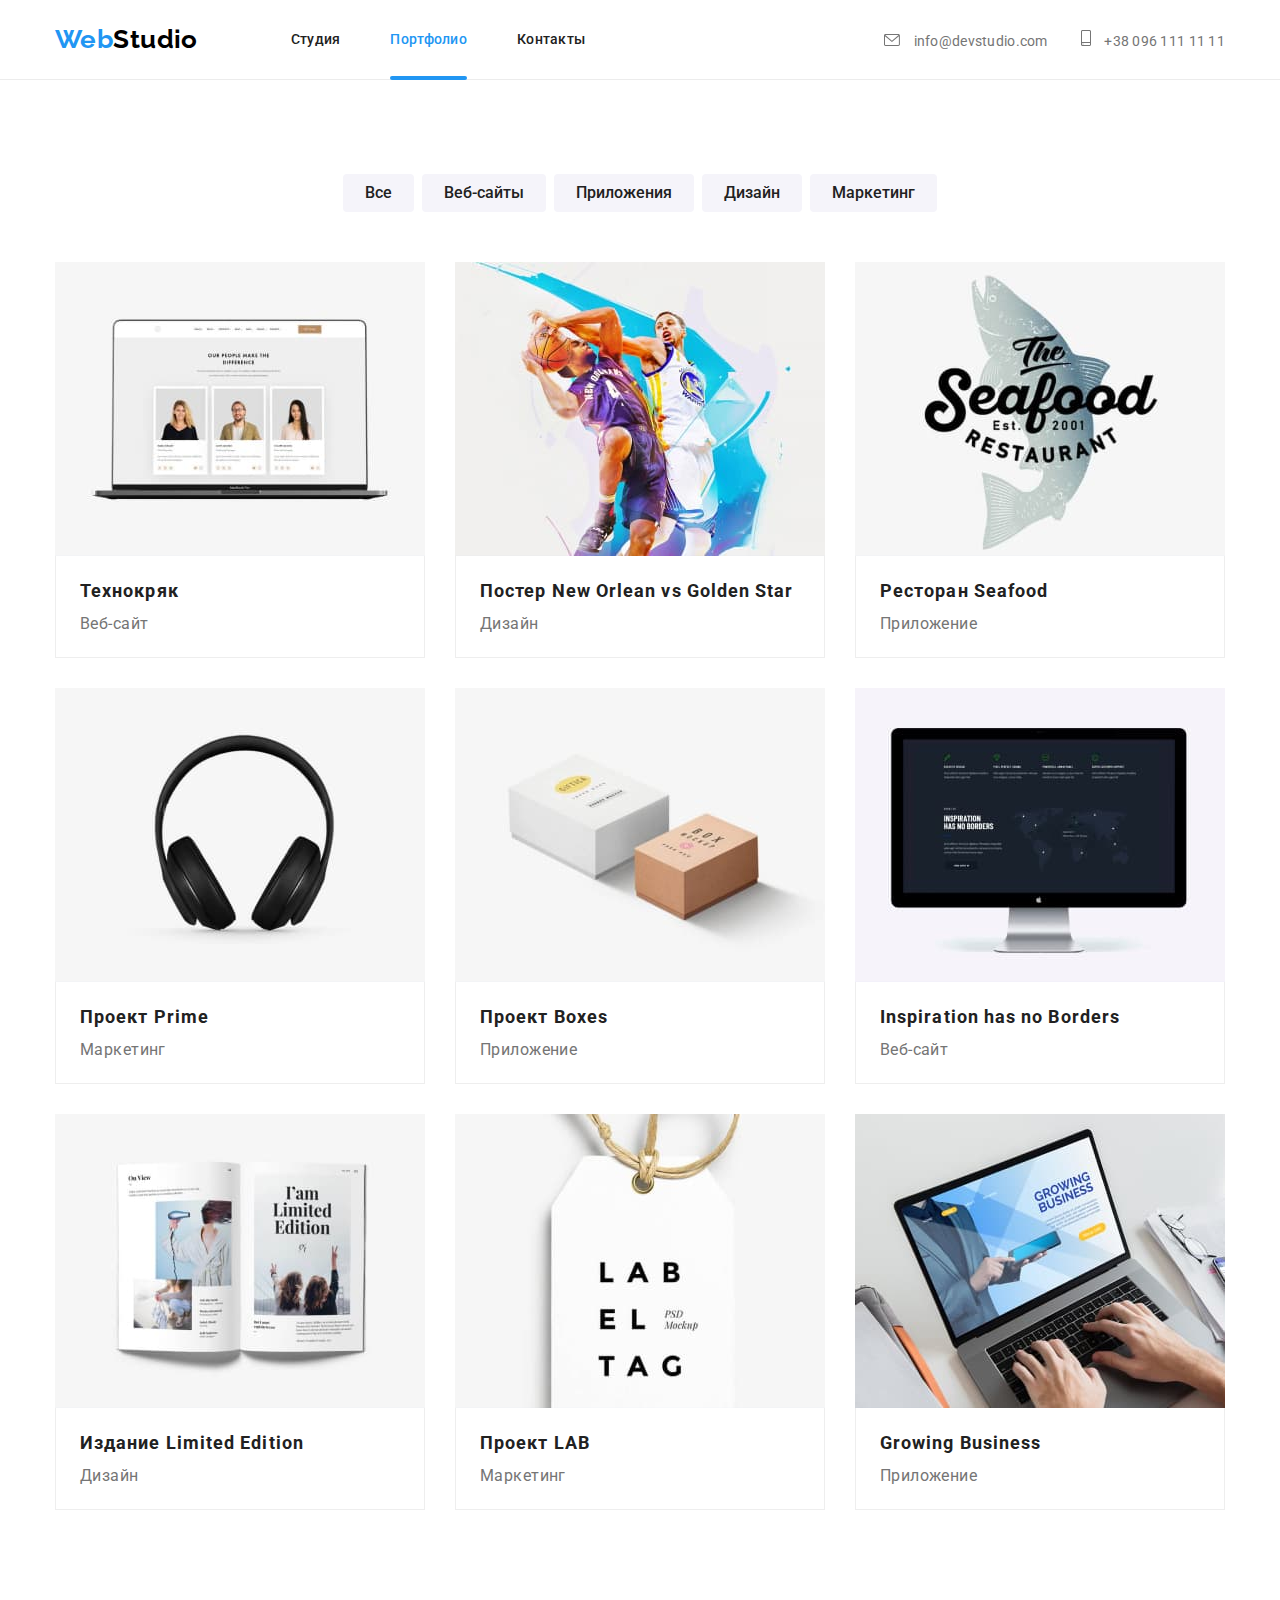
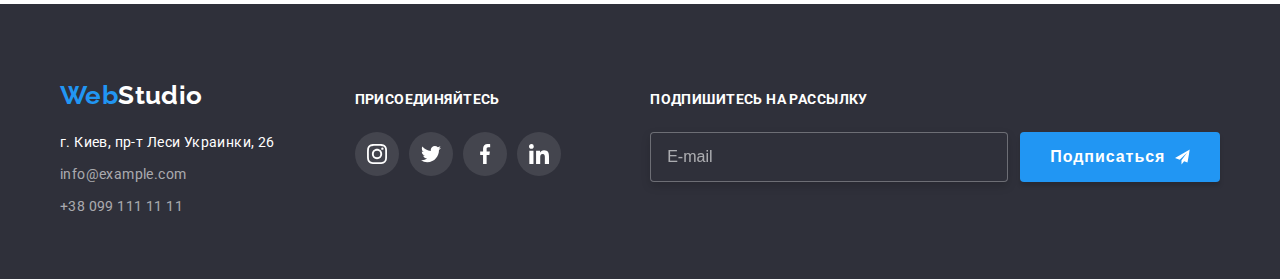
==== portfolio.html @ fce56591 "адаптивная верстка" ====
<!DOCTYPE html>
<html lang="ru">
  <head>
    <meta charset="UTF-8" />
    <meta name="viewport" content="width=device-width, initial-scale=1.0" />
    <title>Портфолио</title>
    <link rel="preconnect" href="https://fonts.gstatic.com" />
    <link
      href="https://fonts.googleapis.com/css2?family=Raleway:wght@700&family=Roboto:wght@400;500;700&display=swap"
      rel="stylesheet"
    />
    <link rel="stylesheet" href="./css/portfolio.min.css" />
  </head>

  <body>
    <header>
      <div class="container header">
        <!--Верхняя линия-->
        <a class="logo" href="./index.html">Web<span>Studio</span></a>

        <nav class="menu">
          <ul class="menu-nav">
            <li class="item">
              <a href="./index.html" class="menu-link">Студия</a>
            </li>
            <li class="item active">
              <a href="./portfolio.html" class="menu-link active">Портфолио</a>
            </li>
            <li class="item"><a href="" class="menu-link">Контакты</a></li>
          </ul>
        </nav>
        <!-- Контакты-->
        <address class="contacts">
          <a class="contact-item mail" href="mailto:info@devstudio.com">
            <svg class="mail-img">
              <use href="./image/symbol-defs.svg#envelope"></use>
            </svg>
            info@devstudio.com</a
          >
          <a class="contact-item tel" href="tel:+380961111111">
            <svg class="smartphone-img">
              <use href="./image/symbol-defs.svg#icon-smartphone"></use>
            </svg>
            +38 096 111 11 11</a
          >
        </address>
      </div>
    </header>

    <main>
      <section>
        <div class="container">
          <h2 class="worktype-header">Примеры работ</h2>
          <!--фильтр типа работ-->
          <ul class="worktype-filters">
            <li class="item">
              <button class="filter-button" type="button">Все</button>
            </li>
            <li class="item">
              <button class="filter-button" type="button">Веб-сайты</button>
            </li>
            <li class="item">
              <button class="filter-button" type="button">Приложения</button>
            </li>
            <li class="item">
              <button class="filter-button" type="button">Дизайн</button>
            </li>
            <li class="item">
              <button class="filter-button" type="button">Маркетинг</button>
            </li>
          </ul>
          <!--примеры работ-->
          <ul class="work-examples">
            <li class="work-examples item">
              <a href="">
                <div class="work-photo">
                  <img
                    src="./image/портфолио/project1.jpg"
                    alt="project1"
                    width="370"
                  />
                  <p class="project-descrption">
                    Технокряк это современная площадка распространения
                    коронавируса. Компании используют эту платформу для
                    цифрового шпионажа и атак на защищённые сервера конкурентов.
                  </p>
                </div>
                <div class="description">
                  <h3>Технокряк</h3>
                  <p class="worktype">Веб-сайт</p>
                </div>
              </a>
            </li>
            <li class="work-examples item">
              <a href="">
                <div class="work-photo">
                  <img
                    class="work-photo"
                    src="./image/портфолио/project2.jpg"
                    alt="project2"
                    width="370"
                  />
                  <p class="project-descrption">
                    New Orlean vs Golden Star это современная площадка
                    распространения коронавируса. Компании используют эту
                    платформу для цифрового шпионажа и атак на защищённые
                    сервера конкурентов.
                  </p>
                </div>

                <div class="description">
                  <h3>Постер New Orlean vs Golden Star</h3>
                  <p class="worktype">Дизайн</p>
                </div>
              </a>
            </li>
            <li class="work-examples item">
              <a href="">
                <div class="work-photo">
                  <img
                    class="work-photo"
                    src="./image/портфолио/project3.jpg"
                    alt="project3"
                    width="370"
                  />
                  <p class="project-descrption">
                    Ресторан Seafood это современная площадка распространения
                    коронавируса. Компании используют эту платформу для
                    цифрового шпионажа и атак на защищённые сервера конкурентов.
                  </p>
                </div>

                <div class="description">
                  <h3>Ресторан Seafood</h3>
                  <p class="worktype">Приложение</p>
                </div>
              </a>
            </li>
            <li class="work-examples item">
              <a href="">
                <div class="work-photo">
                  <img
                    class="work-photo"
                    src="./image/портфолио/project4.jpg"
                    alt="project4"
                    width="370"
                  />
                  <p class="project-descrption">
                    Prime это современная площадка распространения коронавируса.
                    Компании используют эту платформу для цифрового шпионажа и
                    атак на защищённые сервера конкурентов.
                  </p>
                </div>

                <div class="description">
                  <h3>Проект Prime</h3>
                  <p class="worktype">Маркетинг</p>
                </div>
              </a>
            </li>
            <li class="work-examples item">
              <a href="">
                <div class="work-photo">
                  <img
                    class="work-photo"
                    src="./image/портфолио/project5.jpg"
                    alt="project5"
                    width="370"
                  />
                  <p class="project-descrption">
                    Boxes это современная площадка распространения коронавируса.
                    Компании используют эту платформу для цифрового шпионажа и
                    атак на защищённые сервера конкурентов.
                  </p>
                </div>

                <div class="description">
                  <h3>Проект Boxes</h3>
                  <p class="worktype">Приложение</p>
                </div>
              </a>
            </li>
            <li class="work-examples item">
              <a href="">
                <div class="work-photo">
                  <img
                    class="work-photo"
                    src="./image/портфолио/project6.jpg"
                    alt="project6"
                    width="370"
                  />
                  <p class="project-descrption">
                    Inspiration has no Borders это современная площадка
                    распространения коронавируса. Компании используют эту
                    платформу для цифрового шпионажа и атак на защищённые
                    сервера конкурентов.
                  </p>
                </div>

                <div class="description">
                  <h3>Inspiration has no Borders</h3>
                  <p class="worktype">Веб-сайт</p>
                </div>
              </a>
            </li>
            <li class="work-examples item">
              <a href="">
                <div class="work-photo">
                  <img
                    class="work-photo"
                    src="./image/портфолио/project7.jpg"
                    alt="project7"
                    width="370"
                  />
                  <p class="project-descrption">
                    Limited Edition это современная площадка распространения
                    коронавируса. Компании используют эту платформу для
                    цифрового шпионажа и атак на защищённые сервера конкурентов.
                  </p>
                </div>

                <div class="description">
                  <h3>Издание Limited Edition</h3>
                  <p class="worktype">Дизайн</p>
                </div>
              </a>
            </li>
            <li class="work-examples item">
              <a href="">
                <div class="work-photo">
                  <img
                    class="work-photo"
                    src="./image/портфолио/project8.jpg"
                    alt="project8"
                    width="370"
                  />
                  <p class="project-descrption">
                    LAB это современная площадка распространения коронавируса.
                    Компании используют эту платформу для цифрового шпионажа и
                    атак на защищённые сервера конкурентов.
                  </p>
                </div>

                <div class="description">
                  <h3>Проект LAB</h3>
                  <p class="worktype">Маркетинг</p>
                </div>
              </a>
            </li>
            <li class="work-examples item">
              <a href="">
                <div class="work-photo">
                  <img
                    class="work-photo"
                    src="./image/портфолио/project9.jpg"
                    alt="project9"
                    width="370"
                  />
                  <p class="project-descrption">
                    Growing Business это современная площадка распространения
                    коронавируса. Компании используют эту платформу для
                    цифрового шпионажа и атак на защищённые сервера конкурентов.
                  </p>
                </div>

                <div class="description">
                  <h3>Growing Business</h3>
                  <p class="worktype">Приложение</p>
                </div>
              </a>
            </li>
          </ul>
        </div>
      </section>
    </main>

    <footer>
      <div class="container footer">
        <div class="footer-contacts">
          <a class="logo" href="/">Web<span>Studio</span></a>

          <!-- Контакты-->
          <address class="contacts">г. Киев, пр-т Леси Украинки, 26</address>

          <address class="contacts">
            <a href="mailto:info@example.com">info@example.com</a>
            <a href="tel:+380991111111">+38 099 111 11 11</a>
          </address>
        </div>

        <div class="social-links">
          <!-- Присоединяйтесь -->
          <p class="social-links title">Присоединяйтесь</p>
          <ul class="links-list">
            <li class="item-link">
              <a href="">
                <svg class="link-footer">
                  <use
                    href="./image/symbol-defs.svg#icon-instagram-footer"
                  ></use>
                </svg>
              </a>
            </li>
            <li class="item-link">
              <a href="">
                <svg class="link-footer">
                  <use href="./image/symbol-defs.svg#icon-twitter-footer"></use>
                </svg>
              </a>
            </li>
            <li class="item-link">
              <a href="">
                <svg class="link-footer">
                  <use
                    href="./image/symbol-defs.svg#icon-facebook-footer"
                  ></use>
                </svg>
              </a>
            </li>
            <li class="item-link">
              <a href="">
                <svg class="link-footer">
                  <use
                    href="./image/symbol-defs.svg#icon-linkedin-footer"
                  ></use>
                </svg>
              </a>
            </li>
          </ul>
        </div>
        <div class="subscribtion">
          <!-- Подпиитесь на рассылку -->
          <p class="subscribtion title">Подпишитесь на рассылку</p>
          <form class="subscribtion-footer" action="#">
            <input type="email" value="" name="email" placeholder="E-mail" />
            <button class="subscribtion-button-footer" type="submit">
              Подписаться
              <svg class="subscribtion-img">
                <use href="./image/symbol-defs.svg#icon-send"></use>
              </svg>
            </button>
          </form>
        </div>
      </div>
    </footer>
  </body>
</html>
---- css/portfolio.min.css ----
.worktype-header{width:1px;height:1px;margin:-1px;border:0;padding:0;clip:rect(0 0 0 0);overflow:hidden}.subscribtion-button-footer{display:-webkit-box;display:-ms-flexbox;display:flex;width:200px;height:50px;padding:10px 30px;-webkit-box-align:center;-ms-flex-align:center;align-items:center;-webkit-box-pack:center;-ms-flex-pack:center;justify-content:center;background:#2196f3;-webkit-box-shadow:0px 4px 4px rgba(0,0,0,0.15);box-shadow:0px 4px 4px rgba(0,0,0,0.15);border-radius:4px;font-weight:bold;font-size:16px;line-height:1.875;letter-spacing:0.06em;border:0;color:#fff}html,body,div,span,applet,object,iframe,h1,h2,h3,h4,h5,h6,p,blockquote,pre,a,abbr,acronym,address,big,cite,code,del,dfn,em,img,ins,kbd,q,s,samp,small,strike,strong,sub,sup,tt,var,b,u,i,center,dl,dt,dd,ol,ul,li,fieldset,form,label,legend,table,caption,tbody,tfoot,thead,tr,th,td,article,aside,canvas,details,embed,figure,figcaption,footer,header,hgroup,menu,nav,output,ruby,section,summary,time,mark,audio,video{margin:0;padding:0;border:0;font-size:100%;font:inherit;vertical-align:baseline}:focus{outline:0}article,aside,details,figcaption,figure,footer,header,hgroup,menu,nav,section{display:block}body{line-height:1}ol,ul{list-style:none}blockquote,q{quotes:none}blockquote:before,blockquote:after,q:before,q:after{content:"";content:none}table{border-collapse:collapse;border-spacing:0}input[type="search"]::-webkit-search-cancel-button,input[type="search"]::-webkit-search-decoration,input[type="search"]::-webkit-search-results-button,input[type="search"]::-webkit-search-results-decoration{-webkit-appearance:none;-moz-appearance:none}input[type="search"]{-webkit-appearance:none;-moz-appearance:none;-webkit-box-sizing:content-box;box-sizing:content-box}textarea{overflow:auto;vertical-align:top;resize:vertical}audio,canvas,video{display:inline-block;*display:inline;*zoom:1;max-width:100%}audio:not([controls]){display:none;height:0}[hidden]{display:none}html{font-size:100%;-webkit-text-size-adjust:100%;-ms-text-size-adjust:100%}a:focus{outline:thin dotted}a:active,a:hover{outline:0}img{border:0;-ms-interpolation-mode:bicubic}figure{margin:0}form{margin:0}fieldset{border:1px solid #c0c0c0;margin:0 2px;padding:0.35em 0.625em 0.75em}legend{border:0;padding:0;white-space:normal;*margin-left:-7px}button,input,select,textarea{font-size:100%;margin:0;vertical-align:baseline;*vertical-align:middle}button,input{line-height:normal}button,select{text-transform:none}button,html input[type="button"],input[type="reset"],input[type="submit"]{-webkit-appearance:button;cursor:pointer;*overflow:visible}button[disabled],html input[disabled]{cursor:default}input[type="checkbox"],input[type="radio"]{-webkit-box-sizing:border-box;box-sizing:border-box;padding:0;*height:13px;*width:13px}input[type="search"]{-webkit-appearance:textfield;-webkit-box-sizing:content-box;box-sizing:content-box}input[type="search"]::-webkit-search-cancel-button,input[type="search"]::-webkit-search-decoration{-webkit-appearance:none}button::-moz-focus-inner,input::-moz-focus-inner{border:0;padding:0}textarea{overflow:auto;vertical-align:top}table{border-collapse:collapse;border-spacing:0}html,button,input,select,textarea{color:#222}::-moz-selection{background:#b3d4fc;text-shadow:none}::selection{background:#b3d4fc;text-shadow:none}img{vertical-align:middle}fieldset{border:0;margin:0;padding:0}textarea{resize:vertical}.chromeframe{margin:0.2em 0;background:#ccc;color:#000;padding:0.2em 0}*,*::before,*::after{-webkit-box-sizing:border-box;box-sizing:border-box}body{position:relative;padding-top:60px;color:#757575;background-color:#fff;font-family:"Roboto",sans-serif;font-size:14px;line-height:1.71;letter-spacing:0.03em}@media (min-width: 768px){body{padding-top:80px}}.container{margin-left:auto;margin-right:auto;text-align:center;padding-top:60px;padding-bottom:60px;width:100%;padding-right:15px;padding-left:15px}@media (min-width: 480px){.container{width:480px}}@media (min-width: 768px){.container{width:768px}}@media (min-width: 1200px){.container{width:1200px;padding-top:94px;padding-bottom:94px}}h1{color:#fff;font-weight:900;font-size:26px;line-height:1.62;text-align:center;text-transform:uppercase;letter-spacing:0.06em;margin-bottom:30px}@media (min-width: 1200px){h1{font-size:44px;line-height:1.36}}h2,h3{color:#212121}h2{margin-bottom:30px;font-size:28px;font-weight:700;line-height:1.17}@media (min-width: 1200px){h2{margin-bottom:50px;font-size:36px}}header{position:fixed;top:0px;border-bottom:1px solid #ececec;background-color:#fff;z-index:3;height:60px;width:100%}@media (min-width: 768px){header{height:80px}}.container.header,header .logo,.menu,.menu-nav,.menu-nav .item,.menu-link{display:-webkit-box;display:-ms-flexbox;display:flex;-webkit-box-align:center;-ms-flex-align:center;align-items:center;height:100%;padding-top:0px;padding-bottom:0px}.container.header{text-align:left}.logo{font-family:"Raleway";font-weight:700;font-size:24px;line-height:1.17;color:#2196f3}@media (min-width: 768px){.logo{margin-right:88px}}@media (min-width: 1200px){.logo{margin-right:93px;font-size:26px;line-height:1.19}}.logo span{color:#000000}a{text-decoration:none;-webkit-transition:color 250ms cubic-bezier(0.4, 0, 0.2, 1);transition:color 250ms cubic-bezier(0.4, 0, 0.2, 1)}.menu-nav .item{position:relative;font-weight:500;font-size:14px;line-height:1.14;letter-spacing:0.02em}.menu-nav .item:not(:last-child){margin-right:50px}.menu .menu-link{color:#212121}.menu .menu-link:hover,.menu .menu-link:focus{color:#2196f3}.menu .menu-link.active{color:#2196f3}.menu .item.active a::after{content:"";position:absolute;left:0;bottom:-1px;display:block;width:100%;height:4px;border-radius:2px;background-color:#2196f3}header .contacts{margin-left:auto;line-height:1.14;letter-spacing:0.02em}@media (max-width: 1199px){header .contacts{display:-webkit-box;display:-ms-flexbox;display:flex;-webkit-box-orient:vertical;-webkit-box-direction:normal;-ms-flex-direction:column;flex-direction:column;font-size:12px;line-height:1.17}}.contact-item{color:#757575;-webkit-transition:color 250ms cubic-bezier(0.4, 0, 0.2, 1);transition:color 250ms cubic-bezier(0.4, 0, 0.2, 1)}.contact-item:hover,.contact-item:focus{color:#2196f3}@media (max-width: 768px){.contact-item:not(:last-child){margin-bottom:10px}}@media (min-width: 1200px){.contact-item:not(:last-child){margin-right:30px}}.mail-img{width:16px;height:12px;margin-right:10px;fill:currentColor}.smartphone-img{width:10px;height:16px;margin-right:10px;fill:currentColor}@media (max-width: 767px){.menu,header .contacts{display:none;position:absolute;left:0;top:100%;width:100%}}.worktype-header{position:absolute}.worktype-filters{display:-webkit-box;display:-ms-flexbox;display:flex;-ms-flex-wrap:wrap;flex-wrap:wrap;-webkit-box-pack:start;-ms-flex-pack:start;justify-content:flex-start;margin-bottom:30px}@media (min-width: 768px){.worktype-filters{-webkit-box-pack:center;-ms-flex-pack:center;justify-content:center}}@media (min-width: 1200px){.worktype-filters{margin-bottom:50px}}.worktype-filters .item:not(:last-child){margin-right:8px}.filter-button{padding:6px 22px;font-size:16px;font-weight:500;line-height:1.63;font-family:"Roboto";color:#212121;background-color:#f5f4fa;border-radius:4px;margin-bottom:10px;border:none;-webkit-transition:background-color 250ms cubic-bezier(0.4, 0, 0.2, 1),color 250ms cubic-bezier(0.4, 0, 0.2, 1),-webkit-box-shadow 250ms cubic-bezier(0.4, 0, 0.2, 1);transition:background-color 250ms cubic-bezier(0.4, 0, 0.2, 1),color 250ms cubic-bezier(0.4, 0, 0.2, 1),-webkit-box-shadow 250ms cubic-bezier(0.4, 0, 0.2, 1);transition:background-color 250ms cubic-bezier(0.4, 0, 0.2, 1),color 250ms cubic-bezier(0.4, 0, 0.2, 1),box-shadow 250ms cubic-bezier(0.4, 0, 0.2, 1);transition:background-color 250ms cubic-bezier(0.4, 0, 0.2, 1),color 250ms cubic-bezier(0.4, 0, 0.2, 1),box-shadow 250ms cubic-bezier(0.4, 0, 0.2, 1),-webkit-box-shadow 250ms cubic-bezier(0.4, 0, 0.2, 1)}.filter-button:hover,.filter-button:focus{color:#fff;background-color:#2196f3;-webkit-box-shadow:0px 3px 1px rgba(0,0,0,0.1),0px 1px 2px rgba(0,0,0,0.08),0px 2px 2px rgba(0,0,0,0.12);box-shadow:0px 3px 1px rgba(0,0,0,0.1),0px 1px 2px rgba(0,0,0,0.08),0px 2px 2px rgba(0,0,0,0.12)}@media (min-width: 768px){.filter-button{margin-bottom:0px}}.work-examples{display:-webkit-box;display:-ms-flexbox;display:flex;-ms-flex-wrap:wrap;flex-wrap:wrap;margin:-15px}.work-examples.item{width:100%;margin:15px;-webkit-transition:-webkit-box-shadow 250ms cubic-bezier(0.4, 0, 0.2, 1);transition:-webkit-box-shadow 250ms cubic-bezier(0.4, 0, 0.2, 1);transition:box-shadow 250ms cubic-bezier(0.4, 0, 0.2, 1);transition:box-shadow 250ms cubic-bezier(0.4, 0, 0.2, 1), -webkit-box-shadow 250ms cubic-bezier(0.4, 0, 0.2, 1)}.work-examples.item a{width:100%}.work-examples.item a:hover,.work-examples.item a:focus{-webkit-box-shadow:0px 1px 1px rgba(0,0,0,0.12),0px 4px 4px rgba(0,0,0,0.06),1px 4px 6px rgba(0,0,0,0.16);box-shadow:0px 1px 1px rgba(0,0,0,0.12),0px 4px 4px rgba(0,0,0,0.06),1px 4px 6px rgba(0,0,0,0.16)}@media (min-width: 768px){.work-examples.item{width:calc((100% - 4 * 15px) / 2)}}@media (min-width: 1200px){.work-examples.item{width:calc((100% - 6 * 15px) / 3)}}.work-photo{position:relative;overflow:hidden;background-color:#eeeeee}.work-photo img{display:block;width:100%}.project-descrption{position:absolute;top:0;left:0;width:100%;height:100%;-webkit-transform:translateY(100%);transform:translateY(100%);background-color:rgba(33,150,243,0.9);text-align:left;padding:63px 24px;font-size:18px;line-height:1.55;color:#ffffff;opacity:0.9;-webkit-transition:-webkit-transform 250ms cubic-bezier(0.4, 0, 0.2, 1);transition:-webkit-transform 250ms cubic-bezier(0.4, 0, 0.2, 1);transition:transform 250ms cubic-bezier(0.4, 0, 0.2, 1);transition:transform 250ms cubic-bezier(0.4, 0, 0.2, 1), -webkit-transform 250ms cubic-bezier(0.4, 0, 0.2, 1)}.work-examples a:hover .project-descrption,.work-examples a:focus .project-descrption{-webkit-transform:translateY(0);transform:translateY(0)}.work-examples .description{padding:20px 24px;text-align:left;background:#fff;border-left:1px solid #eeeeee;border-right:1px solid #eeeeee;border-bottom:1px solid #eeeeee}.work-examples h3{font-size:18px;font-weight:700;letter-spacing:0.06em;margin-bottom:3px}.worktype{font-size:16px;color:#757575}footer{background-color:#2f303a}.container.footer{display:-webkit-box;display:-ms-flexbox;display:flex;-ms-flex-wrap:wrap;flex-wrap:wrap;-webkit-box-align:center;-ms-flex-align:center;align-items:center;-webkit-box-pack:center;-ms-flex-pack:center;justify-content:center;color:#fff}@media (min-width: 768px){.container.footer{-webkit-box-align:baseline;-ms-flex-align:baseline;align-items:baseline;-ms-flex-pack:distribute;justify-content:space-around}}@media (min-width: 1200px){.container.footer{-ms-flex-wrap:nowrap;flex-wrap:nowrap;padding-top:60px;padding-bottom:60px;text-align:left}}@media (max-width: 767px){.footer-contacts,.social-links{width:100%}}@media (max-width: 1199px){.footer-contacts,.social-links{margin-bottom:60px}}footer .logo span{color:#fff}footer .logo{margin-right:0;display:block;margin-bottom:20px}footer address.contacts a{display:block;margin-top:8px;color:rgba(255,255,255,0.6)}@media (min-width: 1200px){.social-links,.subscribtion{margin-left:70px;padding-top:12px}}.social-links.title,.subscribtion.title{margin-bottom:20px;margin-left:0px;text-transform:uppercase;font-weight:700;text-align:center}@media (min-width: 1200px){.social-links.title,.subscribtion.title{text-align:left}}.links-list{display:-webkit-box;display:-ms-flexbox;display:flex;-webkit-box-pack:center;-ms-flex-pack:center;justify-content:center}@media (min-width: 1200px){.links-list{-webkit-box-pack:justify;-ms-flex-pack:justify;justify-content:space-between}}.item-link{display:block;width:44px;height:44px;padding:12px;margin-right:10px;background-color:rgba(255,255,255,0.1);border-radius:50%;-webkit-transition:background-color 250ms cubic-bezier(0.4, 0, 0.2, 1);transition:background-color 250ms cubic-bezier(0.4, 0, 0.2, 1)}.item-link:hover,.item-link:focus{background-color:#2196f3}.link-footer{width:20px;height:20px}.subscribtion{width:100%}@media (min-width: 1200px){.subscribtion{width:570px}}.subscribtion-footer{display:-webkit-box;display:-ms-flexbox;display:flex;-ms-flex-wrap:wrap;flex-wrap:wrap;-webkit-box-align:center;-ms-flex-align:center;align-items:center;-webkit-box-pack:center;-ms-flex-pack:center;justify-content:center;-webkit-box-orient:vertical;-webkit-box-direction:normal;-ms-flex-direction:column;flex-direction:column}@media (min-width: 1200px){.subscribtion-footer{-ms-flex-wrap:nowrap;flex-wrap:nowrap;-webkit-box-orient:horizontal;-webkit-box-direction:normal;-ms-flex-direction:row;flex-direction:row}}.subscribtion-footer input{height:100%;width:100%;padding:15px 16px;margin-bottom:20px;font-size:16px;line-height:1.25;color:rgba(255,255,255,0.6);background-color:#2f303a;border:1px solid rgba(255,255,255,0.3);-webkit-filter:drop-shadow(0px 4px 4px rgba(0,0,0,0.15));filter:drop-shadow(0px 4px 4px rgba(0,0,0,0.15));border-radius:4px}.subscribtion-footer input::-webkit-input-placeholder{color:rgba(255,255,255,0.6)}.subscribtion-footer input:-ms-input-placeholder{color:rgba(255,255,255,0.6)}.subscribtion-footer input::-ms-input-placeholder{color:rgba(255,255,255,0.6)}.subscribtion-footer input::placeholder{color:rgba(255,255,255,0.6)}@media (min-width: 480px){.subscribtion-footer input{width:450px}}@media (min-width: 1200px){.subscribtion-footer input{width:358px;margin-right:12px;margin-bottom:0}}.subscribtion-img{margin-left:10px;width:24px;height:24px}
/*# sourceMappingURL=portfolio.min.css.map */
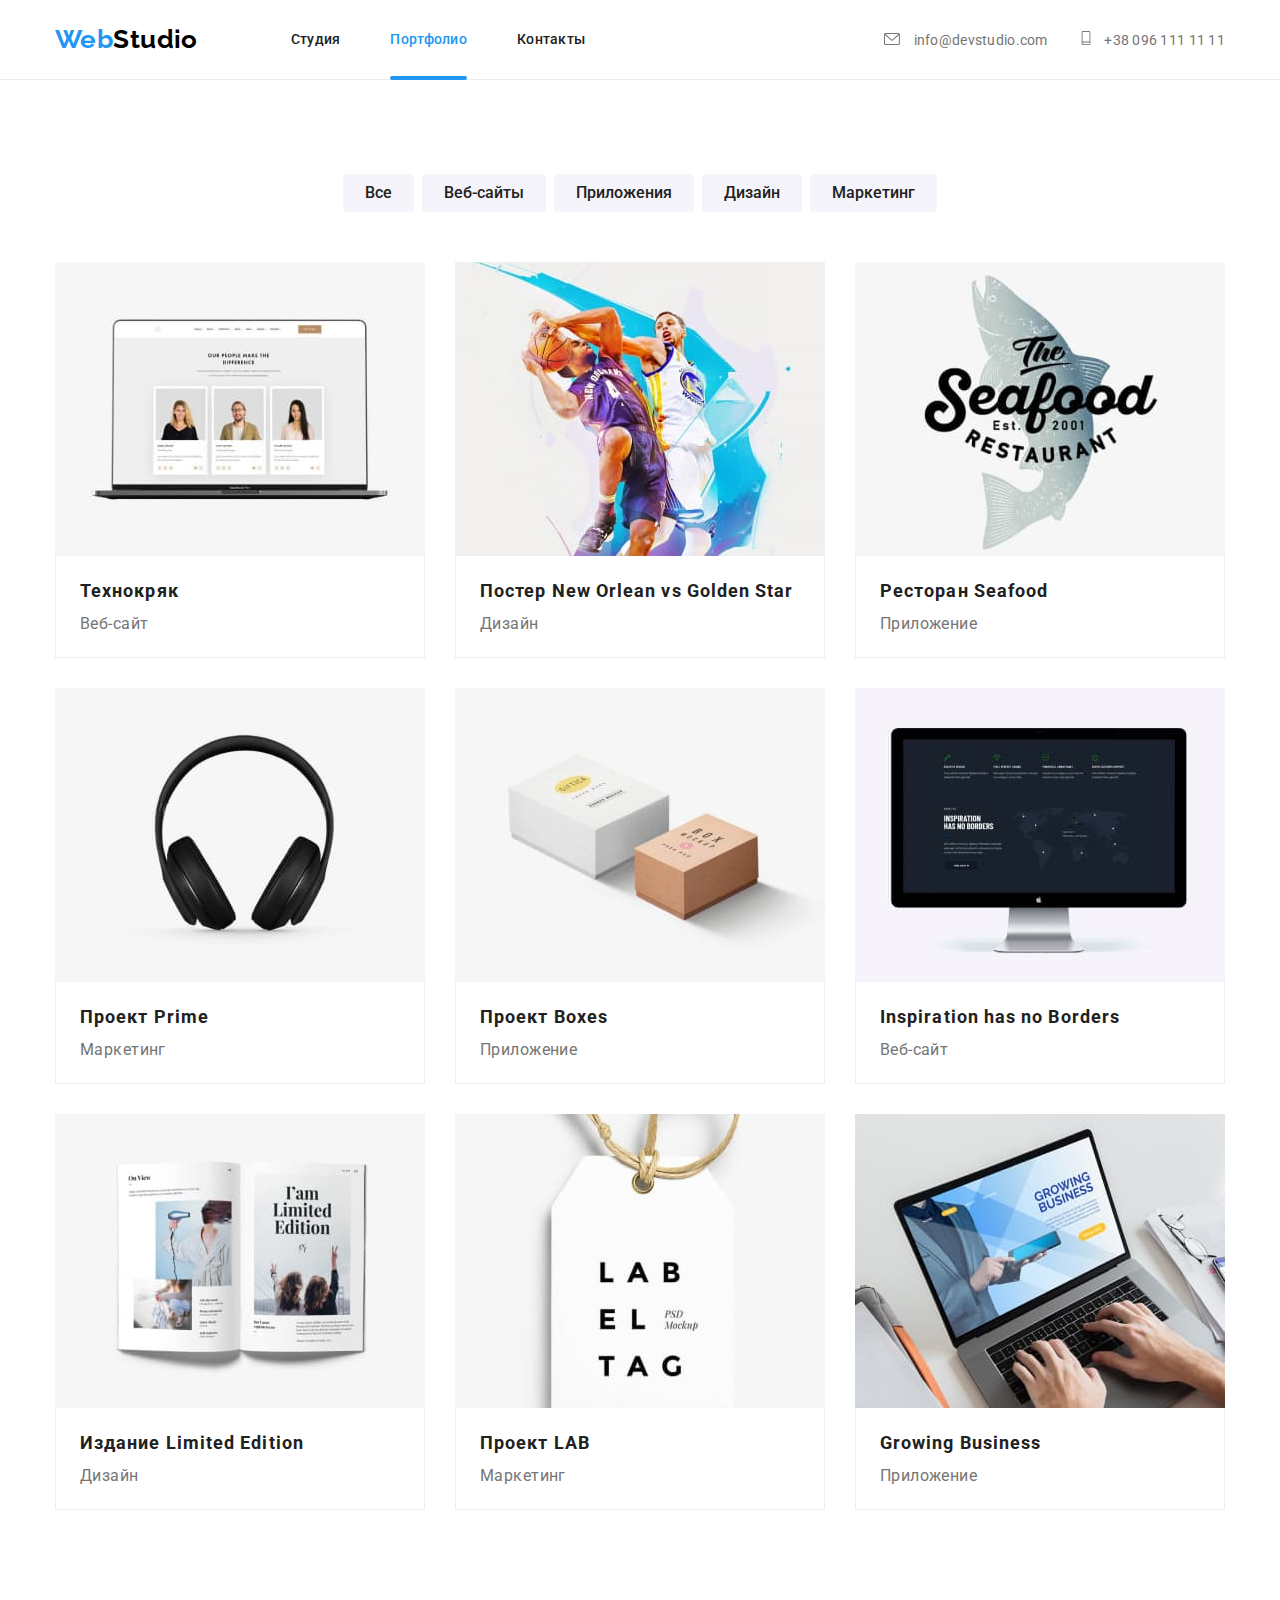
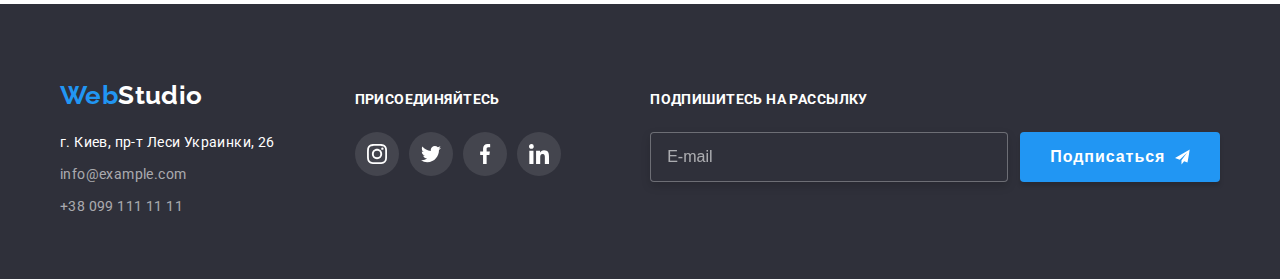
==== commit 016000c0: "адаптивная верстка" ====
--- a/portfolio.html
+++ b/portfolio.html
@@ -17,33 +17,48 @@
       <div class="container header">
         <!--Верхняя линия-->
         <a class="logo" href="./index.html">Web<span>Studio</span></a>
-
-        <nav class="menu">
-          <ul class="menu-nav">
-            <li class="item">
-              <a href="./index.html" class="menu-link">Студия</a>
-            </li>
-            <li class="item active">
-              <a href="./portfolio.html" class="menu-link active">Портфолио</a>
-            </li>
-            <li class="item"><a href="" class="menu-link">Контакты</a></li>
-          </ul>
-        </nav>
-        <!-- Контакты-->
-        <address class="contacts">
-          <a class="contact-item mail" href="mailto:info@devstudio.com">
-            <svg class="mail-img">
-              <use href="./image/symbol-defs.svg#envelope"></use>
-            </svg>
-            info@devstudio.com</a
-          >
-          <a class="contact-item tel" href="tel:+380961111111">
-            <svg class="smartphone-img">
-              <use href="./image/symbol-defs.svg#icon-smartphone"></use>
-            </svg>
-            +38 096 111 11 11</a
-          >
-        </address>
+        <div class="menu-container" data-menu>
+          <nav class="menu">
+            <ul class="menu-nav">
+              <li class="item">
+                <a href="./index.html" class="menu-link">Студия</a>
+              </li>
+              <li class="item active">
+                <a href="./portfolio.html" class="menu-link active"
+                  >Портфолио</a
+                >
+              </li>
+              <li class="item"><a href="" class="menu-link">Контакты</a></li>
+            </ul>
+          </nav>
+          <!-- Контакты-->
+          <address class="contacts">
+            <a class="contact-item mail" href="mailto:info@devstudio.com">
+              <svg class="mail-img">
+                <use href="./image/symbol-defs.svg#envelope"></use>
+              </svg>
+              info@devstudio.com</a
+            >
+            <a class="contact-item tel" href="tel:+380961111111">
+              <svg class="smartphone-img">
+                <use href="./image/symbol-defs.svg#icon-smartphone"></use>
+              </svg>
+              +38 096 111 11 11</a
+            >
+          </address>
+        </div>
+        <button type="button" class="menu-button" data-menu-button>
+          <svg width="24px" height="24px" aria-label="Мобильное меню">
+            <use
+              class="menu-button-icon open"
+              href="./image/symbol-defs.svg#menu"
+            ></use>
+            <use
+              class="menu-button-icon close"
+              href="./image/symbol-defs.svg#close"
+            ></use>
+          </svg>
+        </button>
       </div>
     </header>
 
@@ -343,5 +358,6 @@
         </div>
       </div>
     </footer>
+    <script src="./js/menu.js"></script>
   </body>
 </html>
--- a/css/portfolio.min.css
+++ b/css/portfolio.min.css
@@ -1,2 +1,2 @@
-.worktype-header{width:1px;height:1px;margin:-1px;border:0;padding:0;clip:rect(0 0 0 0);overflow:hidden}.subscribtion-button-footer{display:-webkit-box;display:-ms-flexbox;display:flex;width:200px;height:50px;padding:10px 30px;-webkit-box-align:center;-ms-flex-align:center;align-items:center;-webkit-box-pack:center;-ms-flex-pack:center;justify-content:center;background:#2196f3;-webkit-box-shadow:0px 4px 4px rgba(0,0,0,0.15);box-shadow:0px 4px 4px rgba(0,0,0,0.15);border-radius:4px;font-weight:bold;font-size:16px;line-height:1.875;letter-spacing:0.06em;border:0;color:#fff}html,body,div,span,applet,object,iframe,h1,h2,h3,h4,h5,h6,p,blockquote,pre,a,abbr,acronym,address,big,cite,code,del,dfn,em,img,ins,kbd,q,s,samp,small,strike,strong,sub,sup,tt,var,b,u,i,center,dl,dt,dd,ol,ul,li,fieldset,form,label,legend,table,caption,tbody,tfoot,thead,tr,th,td,article,aside,canvas,details,embed,figure,figcaption,footer,header,hgroup,menu,nav,output,ruby,section,summary,time,mark,audio,video{margin:0;padding:0;border:0;font-size:100%;font:inherit;vertical-align:baseline}:focus{outline:0}article,aside,details,figcaption,figure,footer,header,hgroup,menu,nav,section{display:block}body{line-height:1}ol,ul{list-style:none}blockquote,q{quotes:none}blockquote:before,blockquote:after,q:before,q:after{content:"";content:none}table{border-collapse:collapse;border-spacing:0}input[type="search"]::-webkit-search-cancel-button,input[type="search"]::-webkit-search-decoration,input[type="search"]::-webkit-search-results-button,input[type="search"]::-webkit-search-results-decoration{-webkit-appearance:none;-moz-appearance:none}input[type="search"]{-webkit-appearance:none;-moz-appearance:none;-webkit-box-sizing:content-box;box-sizing:content-box}textarea{overflow:auto;vertical-align:top;resize:vertical}audio,canvas,video{display:inline-block;*display:inline;*zoom:1;max-width:100%}audio:not([controls]){display:none;height:0}[hidden]{display:none}html{font-size:100%;-webkit-text-size-adjust:100%;-ms-text-size-adjust:100%}a:focus{outline:thin dotted}a:active,a:hover{outline:0}img{border:0;-ms-interpolation-mode:bicubic}figure{margin:0}form{margin:0}fieldset{border:1px solid #c0c0c0;margin:0 2px;padding:0.35em 0.625em 0.75em}legend{border:0;padding:0;white-space:normal;*margin-left:-7px}button,input,select,textarea{font-size:100%;margin:0;vertical-align:baseline;*vertical-align:middle}button,input{line-height:normal}button,select{text-transform:none}button,html input[type="button"],input[type="reset"],input[type="submit"]{-webkit-appearance:button;cursor:pointer;*overflow:visible}button[disabled],html input[disabled]{cursor:default}input[type="checkbox"],input[type="radio"]{-webkit-box-sizing:border-box;box-sizing:border-box;padding:0;*height:13px;*width:13px}input[type="search"]{-webkit-appearance:textfield;-webkit-box-sizing:content-box;box-sizing:content-box}input[type="search"]::-webkit-search-cancel-button,input[type="search"]::-webkit-search-decoration{-webkit-appearance:none}button::-moz-focus-inner,input::-moz-focus-inner{border:0;padding:0}textarea{overflow:auto;vertical-align:top}table{border-collapse:collapse;border-spacing:0}html,button,input,select,textarea{color:#222}::-moz-selection{background:#b3d4fc;text-shadow:none}::selection{background:#b3d4fc;text-shadow:none}img{vertical-align:middle}fieldset{border:0;margin:0;padding:0}textarea{resize:vertical}.chromeframe{margin:0.2em 0;background:#ccc;color:#000;padding:0.2em 0}*,*::before,*::after{-webkit-box-sizing:border-box;box-sizing:border-box}body{position:relative;padding-top:60px;color:#757575;background-color:#fff;font-family:"Roboto",sans-serif;font-size:14px;line-height:1.71;letter-spacing:0.03em}@media (min-width: 768px){body{padding-top:80px}}.container{margin-left:auto;margin-right:auto;text-align:center;padding-top:60px;padding-bottom:60px;width:100%;padding-right:15px;padding-left:15px}@media (min-width: 480px){.container{width:480px}}@media (min-width: 768px){.container{width:768px}}@media (min-width: 1200px){.container{width:1200px;padding-top:94px;padding-bottom:94px}}h1{color:#fff;font-weight:900;font-size:26px;line-height:1.62;text-align:center;text-transform:uppercase;letter-spacing:0.06em;margin-bottom:30px}@media (min-width: 1200px){h1{font-size:44px;line-height:1.36}}h2,h3{color:#212121}h2{margin-bottom:30px;font-size:28px;font-weight:700;line-height:1.17}@media (min-width: 1200px){h2{margin-bottom:50px;font-size:36px}}header{position:fixed;top:0px;border-bottom:1px solid #ececec;background-color:#fff;z-index:3;height:60px;width:100%}@media (min-width: 768px){header{height:80px}}.container.header,header .logo,.menu,.menu-nav,.menu-nav .item,.menu-link{display:-webkit-box;display:-ms-flexbox;display:flex;-webkit-box-align:center;-ms-flex-align:center;align-items:center;height:100%;padding-top:0px;padding-bottom:0px}.container.header{text-align:left}.logo{font-family:"Raleway";font-weight:700;font-size:24px;line-height:1.17;color:#2196f3}@media (min-width: 768px){.logo{margin-right:88px}}@media (min-width: 1200px){.logo{margin-right:93px;font-size:26px;line-height:1.19}}.logo span{color:#000000}a{text-decoration:none;-webkit-transition:color 250ms cubic-bezier(0.4, 0, 0.2, 1);transition:color 250ms cubic-bezier(0.4, 0, 0.2, 1)}.menu-nav .item{position:relative;font-weight:500;font-size:14px;line-height:1.14;letter-spacing:0.02em}.menu-nav .item:not(:last-child){margin-right:50px}.menu .menu-link{color:#212121}.menu .menu-link:hover,.menu .menu-link:focus{color:#2196f3}.menu .menu-link.active{color:#2196f3}.menu .item.active a::after{content:"";position:absolute;left:0;bottom:-1px;display:block;width:100%;height:4px;border-radius:2px;background-color:#2196f3}header .contacts{margin-left:auto;line-height:1.14;letter-spacing:0.02em}@media (max-width: 1199px){header .contacts{display:-webkit-box;display:-ms-flexbox;display:flex;-webkit-box-orient:vertical;-webkit-box-direction:normal;-ms-flex-direction:column;flex-direction:column;font-size:12px;line-height:1.17}}.contact-item{color:#757575;-webkit-transition:color 250ms cubic-bezier(0.4, 0, 0.2, 1);transition:color 250ms cubic-bezier(0.4, 0, 0.2, 1)}.contact-item:hover,.contact-item:focus{color:#2196f3}@media (max-width: 768px){.contact-item:not(:last-child){margin-bottom:10px}}@media (min-width: 1200px){.contact-item:not(:last-child){margin-right:30px}}.mail-img{width:16px;height:12px;margin-right:10px;fill:currentColor}.smartphone-img{width:10px;height:16px;margin-right:10px;fill:currentColor}@media (max-width: 767px){.menu,header .contacts{display:none;position:absolute;left:0;top:100%;width:100%}}.worktype-header{position:absolute}.worktype-filters{display:-webkit-box;display:-ms-flexbox;display:flex;-ms-flex-wrap:wrap;flex-wrap:wrap;-webkit-box-pack:start;-ms-flex-pack:start;justify-content:flex-start;margin-bottom:30px}@media (min-width: 768px){.worktype-filters{-webkit-box-pack:center;-ms-flex-pack:center;justify-content:center}}@media (min-width: 1200px){.worktype-filters{margin-bottom:50px}}.worktype-filters .item:not(:last-child){margin-right:8px}.filter-button{padding:6px 22px;font-size:16px;font-weight:500;line-height:1.63;font-family:"Roboto";color:#212121;background-color:#f5f4fa;border-radius:4px;margin-bottom:10px;border:none;-webkit-transition:background-color 250ms cubic-bezier(0.4, 0, 0.2, 1),color 250ms cubic-bezier(0.4, 0, 0.2, 1),-webkit-box-shadow 250ms cubic-bezier(0.4, 0, 0.2, 1);transition:background-color 250ms cubic-bezier(0.4, 0, 0.2, 1),color 250ms cubic-bezier(0.4, 0, 0.2, 1),-webkit-box-shadow 250ms cubic-bezier(0.4, 0, 0.2, 1);transition:background-color 250ms cubic-bezier(0.4, 0, 0.2, 1),color 250ms cubic-bezier(0.4, 0, 0.2, 1),box-shadow 250ms cubic-bezier(0.4, 0, 0.2, 1);transition:background-color 250ms cubic-bezier(0.4, 0, 0.2, 1),color 250ms cubic-bezier(0.4, 0, 0.2, 1),box-shadow 250ms cubic-bezier(0.4, 0, 0.2, 1),-webkit-box-shadow 250ms cubic-bezier(0.4, 0, 0.2, 1)}.filter-button:hover,.filter-button:focus{color:#fff;background-color:#2196f3;-webkit-box-shadow:0px 3px 1px rgba(0,0,0,0.1),0px 1px 2px rgba(0,0,0,0.08),0px 2px 2px rgba(0,0,0,0.12);box-shadow:0px 3px 1px rgba(0,0,0,0.1),0px 1px 2px rgba(0,0,0,0.08),0px 2px 2px rgba(0,0,0,0.12)}@media (min-width: 768px){.filter-button{margin-bottom:0px}}.work-examples{display:-webkit-box;display:-ms-flexbox;display:flex;-ms-flex-wrap:wrap;flex-wrap:wrap;margin:-15px}.work-examples.item{width:100%;margin:15px;-webkit-transition:-webkit-box-shadow 250ms cubic-bezier(0.4, 0, 0.2, 1);transition:-webkit-box-shadow 250ms cubic-bezier(0.4, 0, 0.2, 1);transition:box-shadow 250ms cubic-bezier(0.4, 0, 0.2, 1);transition:box-shadow 250ms cubic-bezier(0.4, 0, 0.2, 1), -webkit-box-shadow 250ms cubic-bezier(0.4, 0, 0.2, 1)}.work-examples.item a{width:100%}.work-examples.item a:hover,.work-examples.item a:focus{-webkit-box-shadow:0px 1px 1px rgba(0,0,0,0.12),0px 4px 4px rgba(0,0,0,0.06),1px 4px 6px rgba(0,0,0,0.16);box-shadow:0px 1px 1px rgba(0,0,0,0.12),0px 4px 4px rgba(0,0,0,0.06),1px 4px 6px rgba(0,0,0,0.16)}@media (min-width: 768px){.work-examples.item{width:calc((100% - 4 * 15px) / 2)}}@media (min-width: 1200px){.work-examples.item{width:calc((100% - 6 * 15px) / 3)}}.work-photo{position:relative;overflow:hidden;background-color:#eeeeee}.work-photo img{display:block;width:100%}.project-descrption{position:absolute;top:0;left:0;width:100%;height:100%;-webkit-transform:translateY(100%);transform:translateY(100%);background-color:rgba(33,150,243,0.9);text-align:left;padding:63px 24px;font-size:18px;line-height:1.55;color:#ffffff;opacity:0.9;-webkit-transition:-webkit-transform 250ms cubic-bezier(0.4, 0, 0.2, 1);transition:-webkit-transform 250ms cubic-bezier(0.4, 0, 0.2, 1);transition:transform 250ms cubic-bezier(0.4, 0, 0.2, 1);transition:transform 250ms cubic-bezier(0.4, 0, 0.2, 1), -webkit-transform 250ms cubic-bezier(0.4, 0, 0.2, 1)}.work-examples a:hover .project-descrption,.work-examples a:focus .project-descrption{-webkit-transform:translateY(0);transform:translateY(0)}.work-examples .description{padding:20px 24px;text-align:left;background:#fff;border-left:1px solid #eeeeee;border-right:1px solid #eeeeee;border-bottom:1px solid #eeeeee}.work-examples h3{font-size:18px;font-weight:700;letter-spacing:0.06em;margin-bottom:3px}.worktype{font-size:16px;color:#757575}footer{background-color:#2f303a}.container.footer{display:-webkit-box;display:-ms-flexbox;display:flex;-ms-flex-wrap:wrap;flex-wrap:wrap;-webkit-box-align:center;-ms-flex-align:center;align-items:center;-webkit-box-pack:center;-ms-flex-pack:center;justify-content:center;color:#fff}@media (min-width: 768px){.container.footer{-webkit-box-align:baseline;-ms-flex-align:baseline;align-items:baseline;-ms-flex-pack:distribute;justify-content:space-around}}@media (min-width: 1200px){.container.footer{-ms-flex-wrap:nowrap;flex-wrap:nowrap;padding-top:60px;padding-bottom:60px;text-align:left}}@media (max-width: 767px){.footer-contacts,.social-links{width:100%}}@media (max-width: 1199px){.footer-contacts,.social-links{margin-bottom:60px}}footer .logo span{color:#fff}footer .logo{margin-right:0;display:block;margin-bottom:20px}footer address.contacts a{display:block;margin-top:8px;color:rgba(255,255,255,0.6)}@media (min-width: 1200px){.social-links,.subscribtion{margin-left:70px;padding-top:12px}}.social-links.title,.subscribtion.title{margin-bottom:20px;margin-left:0px;text-transform:uppercase;font-weight:700;text-align:center}@media (min-width: 1200px){.social-links.title,.subscribtion.title{text-align:left}}.links-list{display:-webkit-box;display:-ms-flexbox;display:flex;-webkit-box-pack:center;-ms-flex-pack:center;justify-content:center}@media (min-width: 1200px){.links-list{-webkit-box-pack:justify;-ms-flex-pack:justify;justify-content:space-between}}.item-link{display:block;width:44px;height:44px;padding:12px;margin-right:10px;background-color:rgba(255,255,255,0.1);border-radius:50%;-webkit-transition:background-color 250ms cubic-bezier(0.4, 0, 0.2, 1);transition:background-color 250ms cubic-bezier(0.4, 0, 0.2, 1)}.item-link:hover,.item-link:focus{background-color:#2196f3}.link-footer{width:20px;height:20px}.subscribtion{width:100%}@media (min-width: 1200px){.subscribtion{width:570px}}.subscribtion-footer{display:-webkit-box;display:-ms-flexbox;display:flex;-ms-flex-wrap:wrap;flex-wrap:wrap;-webkit-box-align:center;-ms-flex-align:center;align-items:center;-webkit-box-pack:center;-ms-flex-pack:center;justify-content:center;-webkit-box-orient:vertical;-webkit-box-direction:normal;-ms-flex-direction:column;flex-direction:column}@media (min-width: 1200px){.subscribtion-footer{-ms-flex-wrap:nowrap;flex-wrap:nowrap;-webkit-box-orient:horizontal;-webkit-box-direction:normal;-ms-flex-direction:row;flex-direction:row}}.subscribtion-footer input{height:100%;width:100%;padding:15px 16px;margin-bottom:20px;font-size:16px;line-height:1.25;color:rgba(255,255,255,0.6);background-color:#2f303a;border:1px solid rgba(255,255,255,0.3);-webkit-filter:drop-shadow(0px 4px 4px rgba(0,0,0,0.15));filter:drop-shadow(0px 4px 4px rgba(0,0,0,0.15));border-radius:4px}.subscribtion-footer input::-webkit-input-placeholder{color:rgba(255,255,255,0.6)}.subscribtion-footer input:-ms-input-placeholder{color:rgba(255,255,255,0.6)}.subscribtion-footer input::-ms-input-placeholder{color:rgba(255,255,255,0.6)}.subscribtion-footer input::placeholder{color:rgba(255,255,255,0.6)}@media (min-width: 480px){.subscribtion-footer input{width:450px}}@media (min-width: 1200px){.subscribtion-footer input{width:358px;margin-right:12px;margin-bottom:0}}.subscribtion-img{margin-left:10px;width:24px;height:24px}
+.worktype-header{width:1px;height:1px;margin:-1px;border:0;padding:0;clip:rect(0 0 0 0);overflow:hidden}.subscribtion-button-footer{display:-webkit-box;display:-ms-flexbox;display:flex;width:200px;height:50px;padding:10px 30px;-webkit-box-align:center;-ms-flex-align:center;align-items:center;-webkit-box-pack:center;-ms-flex-pack:center;justify-content:center;background:#2196f3;-webkit-box-shadow:0px 4px 4px rgba(0,0,0,0.15);box-shadow:0px 4px 4px rgba(0,0,0,0.15);border-radius:4px;font-weight:bold;font-size:16px;line-height:1.875;letter-spacing:0.06em;border:0;color:#fff}html,body,div,span,applet,object,iframe,h1,h2,h3,h4,h5,h6,p,blockquote,pre,a,abbr,acronym,address,big,cite,code,del,dfn,em,img,ins,kbd,q,s,samp,small,strike,strong,sub,sup,tt,var,b,u,i,center,dl,dt,dd,ol,ul,li,fieldset,form,label,legend,table,caption,tbody,tfoot,thead,tr,th,td,article,aside,canvas,details,embed,figure,figcaption,footer,header,hgroup,menu,nav,output,ruby,section,summary,time,mark,audio,video{margin:0;padding:0;border:0;font-size:100%;font:inherit;vertical-align:baseline}:focus{outline:0}article,aside,details,figcaption,figure,footer,header,hgroup,menu,nav,section{display:block}body{line-height:1}ol,ul{list-style:none}blockquote,q{quotes:none}blockquote:before,blockquote:after,q:before,q:after{content:"";content:none}table{border-collapse:collapse;border-spacing:0}input[type="search"]::-webkit-search-cancel-button,input[type="search"]::-webkit-search-decoration,input[type="search"]::-webkit-search-results-button,input[type="search"]::-webkit-search-results-decoration{-webkit-appearance:none;-moz-appearance:none}input[type="search"]{-webkit-appearance:none;-moz-appearance:none;-webkit-box-sizing:content-box;box-sizing:content-box}textarea{overflow:auto;vertical-align:top;resize:vertical}audio,canvas,video{display:inline-block;*display:inline;*zoom:1;max-width:100%}audio:not([controls]){display:none;height:0}[hidden]{display:none}html{font-size:100%;-webkit-text-size-adjust:100%;-ms-text-size-adjust:100%}a:focus{outline:thin dotted}a:active,a:hover{outline:0}img{border:0;-ms-interpolation-mode:bicubic}figure{margin:0}form{margin:0}fieldset{border:1px solid #c0c0c0;margin:0 2px;padding:0.35em 0.625em 0.75em}legend{border:0;padding:0;white-space:normal;*margin-left:-7px}button,input,select,textarea{font-size:100%;margin:0;vertical-align:baseline;*vertical-align:middle}button,input{line-height:normal}button,select{text-transform:none}button,html input[type="button"],input[type="reset"],input[type="submit"]{-webkit-appearance:button;cursor:pointer;*overflow:visible}button[disabled],html input[disabled]{cursor:default}input[type="checkbox"],input[type="radio"]{-webkit-box-sizing:border-box;box-sizing:border-box;padding:0;*height:13px;*width:13px}input[type="search"]{-webkit-appearance:textfield;-webkit-box-sizing:content-box;box-sizing:content-box}input[type="search"]::-webkit-search-cancel-button,input[type="search"]::-webkit-search-decoration{-webkit-appearance:none}button::-moz-focus-inner,input::-moz-focus-inner{border:0;padding:0}textarea{overflow:auto;vertical-align:top}table{border-collapse:collapse;border-spacing:0}html,button,input,select,textarea{color:#222}::-moz-selection{background:#b3d4fc;text-shadow:none}::selection{background:#b3d4fc;text-shadow:none}img{vertical-align:middle}fieldset{border:0;margin:0;padding:0}textarea{resize:vertical}.chromeframe{margin:0.2em 0;background:#ccc;color:#000;padding:0.2em 0}*,*::before,*::after{-webkit-box-sizing:border-box;box-sizing:border-box}body{position:relative;padding-top:60px;color:#757575;background-color:#fff;font-family:"Roboto",sans-serif;font-size:14px;line-height:1.71;letter-spacing:0.03em}body.modal-open{overflow:hidden}@media (min-width: 768px){body{padding-top:80px}}.container{margin-left:auto;margin-right:auto;text-align:center;padding-top:60px;padding-bottom:60px;width:100%;padding-right:15px;padding-left:15px}@media (min-width: 480px){.container{width:480px}}@media (min-width: 768px){.container{width:768px}}@media (min-width: 1200px){.container{width:1200px;padding-top:94px;padding-bottom:94px}}h1{color:#fff;font-weight:900;font-size:26px;line-height:1.62;text-align:center;text-transform:uppercase;letter-spacing:0.06em;margin-bottom:30px}@media (min-width: 1200px){h1{font-size:44px;line-height:1.36}}h2,h3{color:#212121}h2{margin-bottom:30px;font-size:28px;font-weight:700;line-height:1.17}@media (min-width: 1200px){h2{margin-bottom:50px;font-size:36px}}header{position:fixed;top:0px;border-bottom:1px solid #ececec;background-color:#fff;z-index:3;height:60px;width:100%}@media (min-width: 768px){header{height:80px}}.container.header,header .logo,.menu,.menu-nav,.menu-nav .item,.menu-link{display:-webkit-box;display:-ms-flexbox;display:flex;-webkit-box-align:center;-ms-flex-align:center;align-items:center;height:100%;padding-top:0px;padding-bottom:0px}.container.header{position:relative;text-align:left;-webkit-box-pack:justify;-ms-flex-pack:justify;justify-content:space-between}@media (min-width: 768px){.container.header{-webkit-box-pack:start;-ms-flex-pack:start;justify-content:flex-start}}.logo{font-family:"Raleway";font-weight:700;font-size:24px;line-height:1.17;color:#2196f3}@media (min-width: 768px){.logo{margin-right:88px}}@media (min-width: 1200px){.logo{margin-right:93px;font-size:26px;line-height:1.19}}.logo span{color:#000000}a{text-decoration:none;-webkit-transition:color 250ms cubic-bezier(0.4, 0, 0.2, 1);transition:color 250ms cubic-bezier(0.4, 0, 0.2, 1)}.menu-container{display:-webkit-inline-box;display:-ms-inline-flexbox;display:inline-flex;-webkit-box-align:center;-ms-flex-align:center;align-items:center;-webkit-box-pack:justify;-ms-flex-pack:justify;justify-content:space-between;height:100%;width:inherit}@media (max-width: 767px){.menu-container{position:absolute;top:100%;left:0;width:100%;height:auto;background-color:#fff;display:none;padding-top:60px;padding-bottom:60px;-webkit-box-shadow:0px 4px 8px rgba(0,0,0,0.04),0px 2px 4px rgba(0,0,0,0.08),0px 1px 3px rgba(0,0,0,0.16);box-shadow:0px 4px 8px rgba(0,0,0,0.04),0px 2px 4px rgba(0,0,0,0.08),0px 1px 3px rgba(0,0,0,0.16)}.menu-container.is-open{display:block}}.menu-button{display:-webkit-inline-box;display:-ms-inline-flexbox;display:inline-flex;-webkit-box-pack:center;-ms-flex-pack:center;justify-content:center;-webkit-box-align:center;-ms-flex-align:center;align-items:center;width:40px;height:40px;padding:0;margin:0;border:none;color:#212121;background-color:transparent}.menu-button:hover,.menu-button:focus{color:#2196f3}@media (min-width: 768px){.menu-button{display:none}}.menu-button-icon.close{display:none}.menu-button.is-open .menu-button-icon.close{display:block;fill:currentColor}.menu-button-icon.open{fill:currentColor}.menu-button.is-open .menu-button-icon.open{display:none}@media (max-width: 767px){.menu{-webkit-box-pack:center;-ms-flex-pack:center;justify-content:center}}@media (max-width: 767px){.menu-nav{-webkit-box-orient:vertical;-webkit-box-direction:normal;-ms-flex-direction:column;flex-direction:column;margin-bottom:60px}}.menu-nav .item{position:relative;font-weight:500;font-size:14px;line-height:1.14;letter-spacing:0.02em}@media (max-width: 767px){.menu-nav .item{font-size:18px}.menu-nav .item:not(:last-child){margin-bottom:40px;padding-bottom:8px}}@media (min-width: 768px){.menu-nav .item:not(:last-child){margin-right:50px}}.menu .menu-link{color:#212121}.menu .menu-link:hover,.menu .menu-link:focus{color:#2196f3}.menu .menu-link.active{color:#2196f3}.menu .item.active a::after{content:"";position:absolute;left:0;bottom:-1px;display:block;width:100%;height:4px;border-radius:2px;background-color:#2196f3}header .contacts{margin-left:auto;line-height:1.14;letter-spacing:0.02em}@media (max-width: 1199px){header .contacts{display:-webkit-box;display:-ms-flexbox;display:flex;-webkit-box-orient:vertical;-webkit-box-direction:normal;-ms-flex-direction:column;flex-direction:column;font-size:12px;line-height:1.17;margin-left:83px}}@media (max-width: 767px){header .contacts{margin-left:0px;-webkit-box-align:center;-ms-flex-align:center;align-items:center}}.contact-item{color:#757575;-webkit-transition:color 250ms cubic-bezier(0.4, 0, 0.2, 1);transition:color 250ms cubic-bezier(0.4, 0, 0.2, 1)}.contact-item:hover,.contact-item:focus{color:#2196f3}@media (max-width: 1199px){.contact-item:not(:last-child){margin-bottom:10px}}@media (max-width: 767px){.contact-item{font-size:18px}.contact-item:not(:last-child){margin-bottom:16px}}@media (min-width: 1200px){.contact-item:not(:last-child){margin-right:30px}}.mail-img{width:16px;height:12px;margin-right:8px;fill:currentColor}@media (min-width: 1200px){.mail-img{margin-right:10px}}.smartphone-img{width:10px;height:14px;margin-right:8px;fill:currentColor}@media (min-width: 1200px){.smartphone-img{margin-right:10px}}.worktype-header{position:absolute}.worktype-filters{display:-webkit-box;display:-ms-flexbox;display:flex;-ms-flex-wrap:wrap;flex-wrap:wrap;-webkit-box-pack:start;-ms-flex-pack:start;justify-content:flex-start;margin-bottom:30px}@media (min-width: 768px){.worktype-filters{-webkit-box-pack:center;-ms-flex-pack:center;justify-content:center}}@media (min-width: 1200px){.worktype-filters{margin-bottom:50px}}.worktype-filters .item:not(:last-child){margin-right:8px}.filter-button{padding:6px 22px;font-size:16px;font-weight:500;line-height:1.63;font-family:"Roboto";color:#212121;background-color:#f5f4fa;border-radius:4px;margin-bottom:10px;border:none;-webkit-transition:background-color 250ms cubic-bezier(0.4, 0, 0.2, 1),color 250ms cubic-bezier(0.4, 0, 0.2, 1),-webkit-box-shadow 250ms cubic-bezier(0.4, 0, 0.2, 1);transition:background-color 250ms cubic-bezier(0.4, 0, 0.2, 1),color 250ms cubic-bezier(0.4, 0, 0.2, 1),-webkit-box-shadow 250ms cubic-bezier(0.4, 0, 0.2, 1);transition:background-color 250ms cubic-bezier(0.4, 0, 0.2, 1),color 250ms cubic-bezier(0.4, 0, 0.2, 1),box-shadow 250ms cubic-bezier(0.4, 0, 0.2, 1);transition:background-color 250ms cubic-bezier(0.4, 0, 0.2, 1),color 250ms cubic-bezier(0.4, 0, 0.2, 1),box-shadow 250ms cubic-bezier(0.4, 0, 0.2, 1),-webkit-box-shadow 250ms cubic-bezier(0.4, 0, 0.2, 1)}.filter-button:hover,.filter-button:focus{color:#fff;background-color:#2196f3;-webkit-box-shadow:0px 3px 1px rgba(0,0,0,0.1),0px 1px 2px rgba(0,0,0,0.08),0px 2px 2px rgba(0,0,0,0.12);box-shadow:0px 3px 1px rgba(0,0,0,0.1),0px 1px 2px rgba(0,0,0,0.08),0px 2px 2px rgba(0,0,0,0.12)}@media (min-width: 768px){.filter-button{margin-bottom:0px}}.work-examples{display:-webkit-box;display:-ms-flexbox;display:flex;-ms-flex-wrap:wrap;flex-wrap:wrap;margin:-15px}.work-examples.item{width:100%;margin:15px;-webkit-transition:-webkit-box-shadow 250ms cubic-bezier(0.4, 0, 0.2, 1);transition:-webkit-box-shadow 250ms cubic-bezier(0.4, 0, 0.2, 1);transition:box-shadow 250ms cubic-bezier(0.4, 0, 0.2, 1);transition:box-shadow 250ms cubic-bezier(0.4, 0, 0.2, 1), -webkit-box-shadow 250ms cubic-bezier(0.4, 0, 0.2, 1)}.work-examples.item a{width:100%}.work-examples.item a:hover,.work-examples.item a:focus{-webkit-box-shadow:0px 1px 1px rgba(0,0,0,0.12),0px 4px 4px rgba(0,0,0,0.06),1px 4px 6px rgba(0,0,0,0.16);box-shadow:0px 1px 1px rgba(0,0,0,0.12),0px 4px 4px rgba(0,0,0,0.06),1px 4px 6px rgba(0,0,0,0.16)}@media (min-width: 768px){.work-examples.item{width:calc((100% - 4 * 15px) / 2)}}@media (min-width: 1200px){.work-examples.item{width:calc((100% - 6 * 15px) / 3)}}.work-photo{position:relative;overflow:hidden;background-color:#eeeeee}.work-photo img{display:block;width:100%}.project-descrption{position:absolute;top:0;left:0;width:100%;height:100%;-webkit-transform:translateY(100%);transform:translateY(100%);background-color:rgba(33,150,243,0.9);text-align:left;padding:63px 24px;font-size:18px;line-height:1.55;color:#ffffff;opacity:0.9;-webkit-transition:-webkit-transform 250ms cubic-bezier(0.4, 0, 0.2, 1);transition:-webkit-transform 250ms cubic-bezier(0.4, 0, 0.2, 1);transition:transform 250ms cubic-bezier(0.4, 0, 0.2, 1);transition:transform 250ms cubic-bezier(0.4, 0, 0.2, 1), -webkit-transform 250ms cubic-bezier(0.4, 0, 0.2, 1)}.work-examples a:hover .project-descrption,.work-examples a:focus .project-descrption{-webkit-transform:translateY(0);transform:translateY(0)}.work-examples .description{padding:20px 24px;text-align:left;background:#fff;border-left:1px solid #eeeeee;border-right:1px solid #eeeeee;border-bottom:1px solid #eeeeee}.work-examples h3{font-size:18px;font-weight:700;letter-spacing:0.06em;margin-bottom:3px}.worktype{font-size:16px;color:#757575}footer{background-color:#2f303a}.container.footer{display:-webkit-box;display:-ms-flexbox;display:flex;-ms-flex-wrap:wrap;flex-wrap:wrap;-webkit-box-align:center;-ms-flex-align:center;align-items:center;-webkit-box-pack:center;-ms-flex-pack:center;justify-content:center;color:#fff}@media (min-width: 768px){.container.footer{-webkit-box-align:baseline;-ms-flex-align:baseline;align-items:baseline;-ms-flex-pack:distribute;justify-content:space-around}}@media (min-width: 1200px){.container.footer{-ms-flex-wrap:nowrap;flex-wrap:nowrap;padding-top:60px;padding-bottom:60px;text-align:left}}@media (max-width: 767px){.footer-contacts,.social-links{width:100%}}@media (max-width: 1199px){.footer-contacts,.social-links{margin-bottom:60px}}footer .logo span{color:#fff}footer .logo{margin-right:0;display:block;margin-bottom:20px}footer address.contacts a{display:block;margin-top:8px;color:rgba(255,255,255,0.6)}@media (min-width: 1200px){.social-links,.subscribtion{margin-left:70px;padding-top:12px}}.social-links.title,.subscribtion.title{margin-bottom:20px;margin-left:0px;text-transform:uppercase;font-weight:700;text-align:center}@media (min-width: 1200px){.social-links.title,.subscribtion.title{text-align:left}}.links-list{display:-webkit-box;display:-ms-flexbox;display:flex;-webkit-box-pack:center;-ms-flex-pack:center;justify-content:center}@media (min-width: 1200px){.links-list{-webkit-box-pack:justify;-ms-flex-pack:justify;justify-content:space-between}}.item-link{display:block;width:44px;height:44px;padding:12px;margin-right:10px;background-color:rgba(255,255,255,0.1);border-radius:50%;-webkit-transition:background-color 250ms cubic-bezier(0.4, 0, 0.2, 1);transition:background-color 250ms cubic-bezier(0.4, 0, 0.2, 1)}.item-link:hover,.item-link:focus{background-color:#2196f3}.link-footer{width:20px;height:20px}.subscribtion{width:100%}@media (min-width: 1200px){.subscribtion{width:570px}}.subscribtion-footer{display:-webkit-box;display:-ms-flexbox;display:flex;-ms-flex-wrap:wrap;flex-wrap:wrap;-webkit-box-align:center;-ms-flex-align:center;align-items:center;-webkit-box-pack:center;-ms-flex-pack:center;justify-content:center;-webkit-box-orient:vertical;-webkit-box-direction:normal;-ms-flex-direction:column;flex-direction:column}@media (min-width: 1200px){.subscribtion-footer{-ms-flex-wrap:nowrap;flex-wrap:nowrap;-webkit-box-orient:horizontal;-webkit-box-direction:normal;-ms-flex-direction:row;flex-direction:row}}.subscribtion-footer input{height:100%;width:100%;padding:15px 16px;margin-bottom:20px;font-size:16px;line-height:1.25;color:rgba(255,255,255,0.6);background-color:#2f303a;border:1px solid rgba(255,255,255,0.3);-webkit-filter:drop-shadow(0px 4px 4px rgba(0,0,0,0.15));filter:drop-shadow(0px 4px 4px rgba(0,0,0,0.15));border-radius:4px}.subscribtion-footer input::-webkit-input-placeholder{color:rgba(255,255,255,0.6)}.subscribtion-footer input:-ms-input-placeholder{color:rgba(255,255,255,0.6)}.subscribtion-footer input::-ms-input-placeholder{color:rgba(255,255,255,0.6)}.subscribtion-footer input::placeholder{color:rgba(255,255,255,0.6)}@media (min-width: 480px){.subscribtion-footer input{width:450px}}@media (min-width: 1200px){.subscribtion-footer input{width:358px;margin-right:12px;margin-bottom:0}}.subscribtion-img{margin-left:10px;width:24px;height:24px}
 /*# sourceMappingURL=portfolio.min.css.map */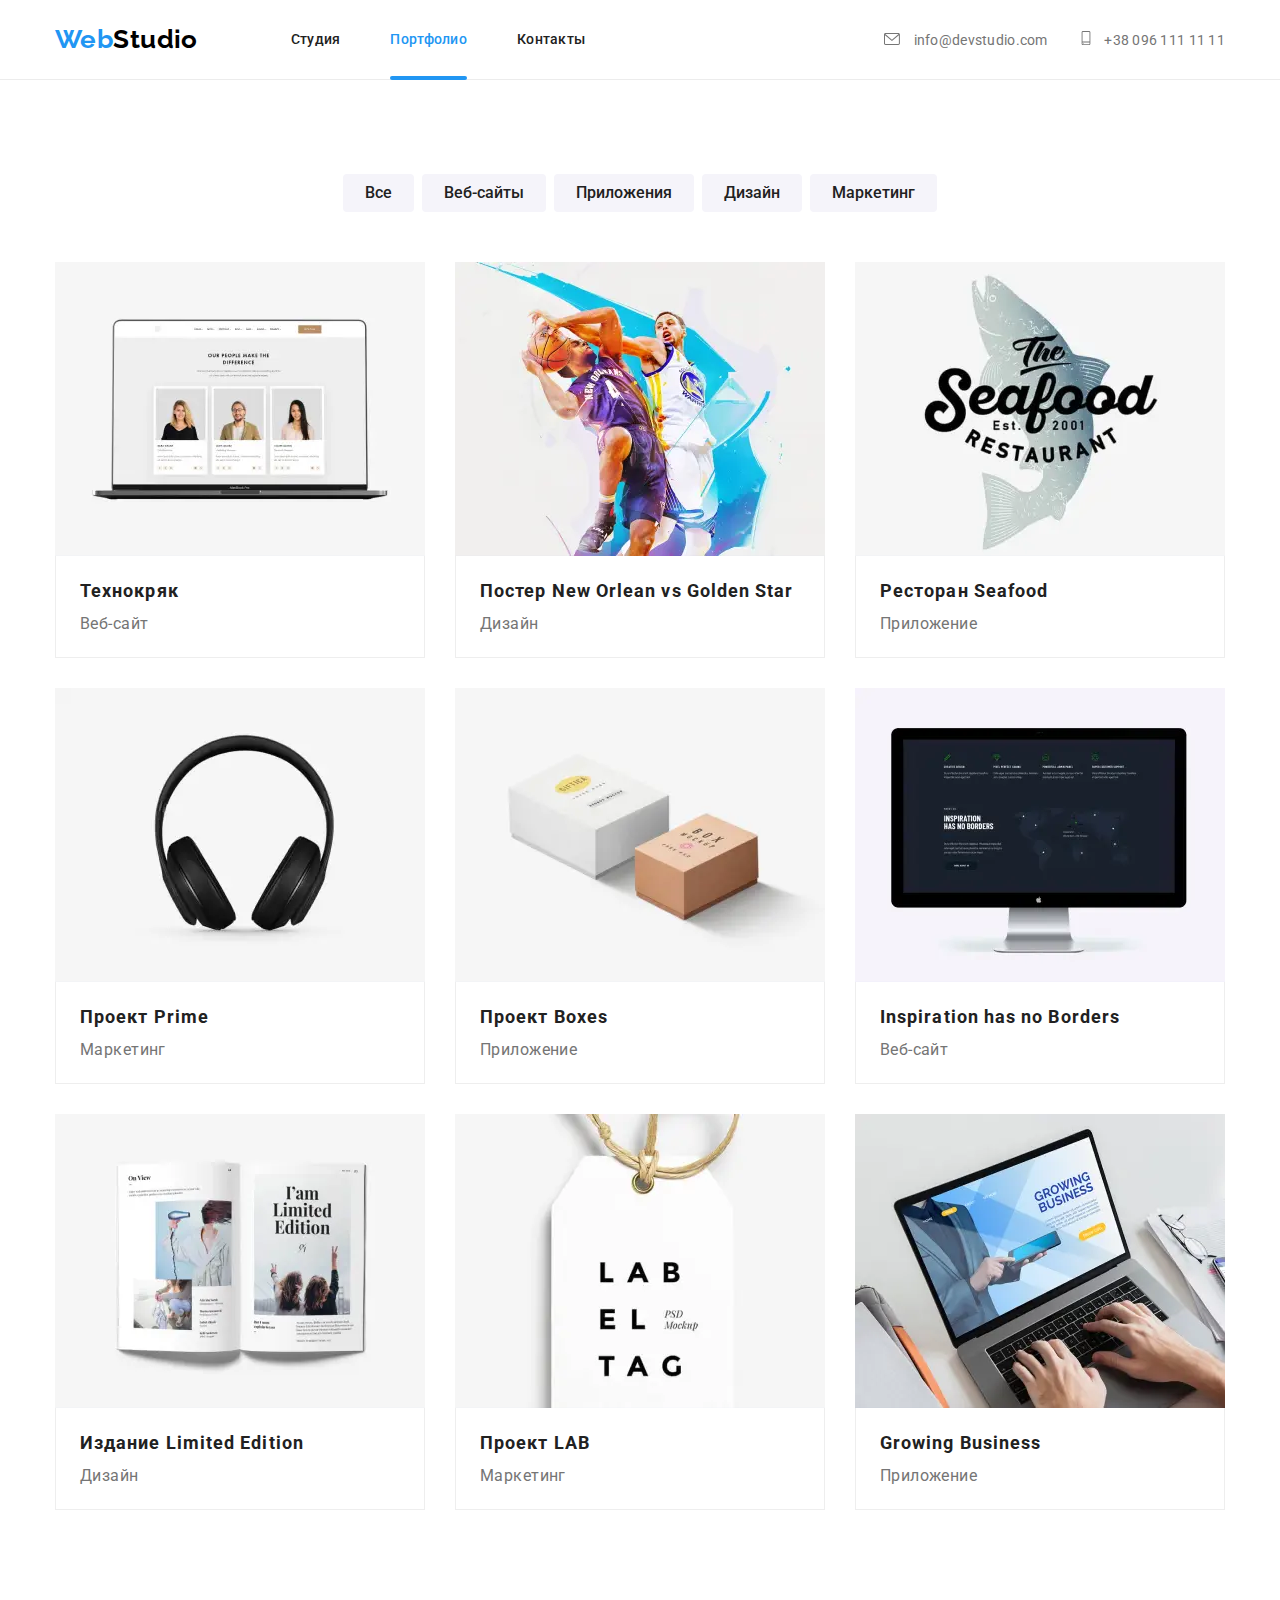
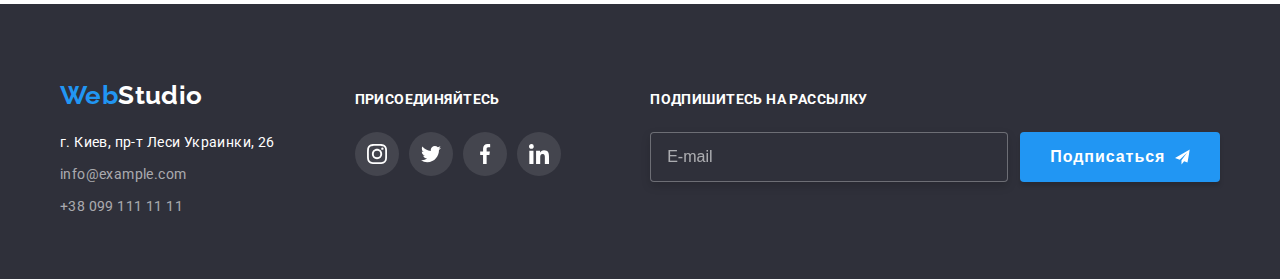
==== commit 3d245d51: "адаптивные изображения потртфолио, герой" ====
--- a/portfolio.html
+++ b/portfolio.html
@@ -89,11 +89,65 @@
             <li class="work-examples item">
               <a href="">
                 <div class="work-photo">
-                  <img
-                    src="./image/портфолио/project1.jpg"
-                    alt="project1"
-                    width="370"
-                  />
+                  <picture>
+                    <source
+                      srcset="
+                        ./image/портфолио/mobile/project1-1x-420.webp 1x,
+                        ./image/портфолио/mobile/project1-2x-420.webp 2x,
+                        ./image/портфолио/mobile/project1-3x-420.webp 3x
+                      "
+                      media="(max-width: 767px)"
+                      type="image/webp"
+                    />
+                    <source
+                      srcset="
+                        ./image/портфолио/mobile/project1-1x-420.jpg 1x,
+                        ./image/портфолио/mobile/project1-2x-420.jpg 2x,
+                        ./image/портфолио/mobile/project1-3x-420.jpg 3x
+                      "
+                      media="(max-width: 767px)"
+                    />
+                    <source
+                      srcset="
+                        ./image/портфолио/desktop/project1-1x-1200.webp 1x,
+                        ./image/портфолио/desktop/project1-2x-1200.webp 2x,
+                        ./image/портфолио/desktop/project1-3x-1200.webp 3x
+                      "
+                      media="(min-width: 1200px)"
+                      type="image/webp"
+                    />
+                    <source
+                      srcset="
+                        ./image/портфолио/desktop/project1-1x-1200.jpg 1x,
+                        ./image/портфолио/desktop/project1-2x-1200.jpg 2x,
+                        ./image/портфолио/desktop/project1-3x-1200.jpg 3x
+                      "
+                      media="(min-width: 1200px)"
+                    />
+                    <source
+                      srcset="
+                        ./image/портфолио/tablet/project1-1x-768.webp 1x,
+                        ./image/портфолио/tablet/project1-2x-768.webp 2x,
+                        ./image/портфолио/tablet/project1-3x-768.webp 3x
+                      "
+                      media="(min-width: 768px)"
+                      type="image/webp"
+                    />
+                    <source
+                      srcset="
+                        ./image/портфолио/tablet/project1-1x-768.jpg 1x,
+                        ./image/портфолио/tablet/project1-2x-768.jpg 2x,
+                        ./image/портфолио/tablet/project1-3x-768.jpg 3x
+                      "
+                      media="(min-width: 768px)"
+                    />
+
+                    <img
+                      src="./image/портфолио/mobile/project1-1x-420.jpg"
+                      alt="project1"
+                      width="450"
+                    />
+                  </picture>
                   <p class="project-descrption">
                     Технокряк это современная площадка распространения
                     коронавируса. Компании используют эту платформу для
@@ -109,12 +163,65 @@
             <li class="work-examples item">
               <a href="">
                 <div class="work-photo">
-                  <img
-                    class="work-photo"
-                    src="./image/портфолио/project2.jpg"
-                    alt="project2"
-                    width="370"
-                  />
+                  <picture>
+                    <source
+                      srcset="
+                        ./image/портфолио/mobile/project2-1x-420.webp 1x,
+                        ./image/портфолио/mobile/project2-2x-420.webp 2x,
+                        ./image/портфолио/mobile/project2-3x-420.webp 3x
+                      "
+                      media="(max-width: 767px)"
+                      type="image/webp"
+                    />
+                    <source
+                      srcset="
+                        ./image/портфолио/mobile/project2-1x-420.jpg 1x,
+                        ./image/портфолио/mobile/project2-2x-420.jpg 2x,
+                        ./image/портфолио/mobile/project2-3x-420.jpg 3x
+                      "
+                      media="(max-width: 767px)"
+                    />
+                    <source
+                      srcset="
+                        ./image/портфолио/desktop/project2-1x-1200.webp 1x,
+                        ./image/портфолио/desktop/project2-2x-1200.webp 2x,
+                        ./image/портфолио/desktop/project2-3x-1200.webp 3x
+                      "
+                      media="(min-width: 1200px)"
+                      type="image/webp"
+                    />
+                    <source
+                      srcset="
+                        ./image/портфолио/desktop/project2-1x-1200.jpg 1x,
+                        ./image/портфолио/desktop/project2-2x-1200.jpg 2x,
+                        ./image/портфолио/desktop/project2-3x-1200.jpg 3x
+                      "
+                      media="(min-width: 1200px)"
+                    />
+                    <source
+                      srcset="
+                        ./image/портфолио/tablet/project2-1x-768.webp 1x,
+                        ./image/портфолио/tablet/project2-2x-768.webp 2x,
+                        ./image/портфолио/tablet/project2-3x-768.webp 3x
+                      "
+                      media="(min-width: 768px)"
+                      type="image/webp"
+                    />
+                    <source
+                      srcset="
+                        ./image/портфолио/tablet/project2-1x-768.jpg 1x,
+                        ./image/портфолио/tablet/project2-2x-768.jpg 2x,
+                        ./image/портфолио/tablet/project2-3x-768.jpg 3x
+                      "
+                      media="(min-width: 768px)"
+                    />
+
+                    <img
+                      src="./image/портфолио/mobile/project2-1x-420.jpg"
+                      alt="project2"
+                      width="450"
+                    />
+                  </picture>
                   <p class="project-descrption">
                     New Orlean vs Golden Star это современная площадка
                     распространения коронавируса. Компании используют эту
@@ -132,12 +239,65 @@
             <li class="work-examples item">
               <a href="">
                 <div class="work-photo">
-                  <img
-                    class="work-photo"
-                    src="./image/портфолио/project3.jpg"
-                    alt="project3"
-                    width="370"
-                  />
+                  <picture>
+                    <source
+                      srcset="
+                        ./image/портфолио/mobile/project3-1x-420.webp 1x,
+                        ./image/портфолио/mobile/project3-2x-420.webp 2x,
+                        ./image/портфолио/mobile/project3-3x-420.webp 3x
+                      "
+                      media="(max-width: 767px)"
+                      type="image/webp"
+                    />
+                    <source
+                      srcset="
+                        ./image/портфолио/mobile/project3-1x-420.jpg 1x,
+                        ./image/портфолио/mobile/project3-2x-420.jpg 2x,
+                        ./image/портфолио/mobile/project3-3x-420.jpg 3x
+                      "
+                      media="(max-width: 767px)"
+                    />
+                    <source
+                      srcset="
+                        ./image/портфолио/desktop/project3-1x-1200.webp 1x,
+                        ./image/портфолио/desktop/project3-2x-1200.webp 2x,
+                        ./image/портфолио/desktop/project3-3x-1200.webp 3x
+                      "
+                      media="(min-width: 1200px)"
+                      type="image/webp"
+                    />
+                    <source
+                      srcset="
+                        ./image/портфолио/desktop/project3-1x-1200.jpg 1x,
+                        ./image/портфолио/desktop/project3-2x-1200.jpg 2x,
+                        ./image/портфолио/desktop/project3-3x-1200.jpg 3x
+                      "
+                      media="(min-width: 1200px)"
+                    />
+                    <source
+                      srcset="
+                        ./image/портфолио/tablet/project3-1x-768.webp 1x,
+                        ./image/портфолио/tablet/project3-2x-768.webp 2x,
+                        ./image/портфолио/tablet/project3-3x-768.webp 3x
+                      "
+                      media="(min-width: 768px)"
+                      type="image/webp"
+                    />
+                    <source
+                      srcset="
+                        ./image/портфолио/tablet/project3-1x-768.jpg 1x,
+                        ./image/портфолио/tablet/project3-2x-768.jpg 2x,
+                        ./image/портфолио/tablet/project3-3x-768.jpg 3x
+                      "
+                      media="(min-width: 768px)"
+                    />
+
+                    <img
+                      src="./image/портфолио/mobile/project3-1x-420.jpg"
+                      alt="project3"
+                      width="450"
+                    />
+                  </picture>
                   <p class="project-descrption">
                     Ресторан Seafood это современная площадка распространения
                     коронавируса. Компании используют эту платформу для
@@ -154,12 +314,65 @@
             <li class="work-examples item">
               <a href="">
                 <div class="work-photo">
-                  <img
-                    class="work-photo"
-                    src="./image/портфолио/project4.jpg"
-                    alt="project4"
-                    width="370"
-                  />
+                  <picture>
+                    <source
+                      srcset="
+                        ./image/портфолио/mobile/project4-1x-420.webp 1x,
+                        ./image/портфолио/mobile/project4-2x-420.webp 2x,
+                        ./image/портфолио/mobile/project4-3x-420.webp 3x
+                      "
+                      media="(max-width: 767px)"
+                      type="image/webp"
+                    />
+                    <source
+                      srcset="
+                        ./image/портфолио/mobile/project4-1x-420.jpg 1x,
+                        ./image/портфолио/mobile/project4-2x-420.jpg 2x,
+                        ./image/портфолио/mobile/project4-3x-420.jpg 3x
+                      "
+                      media="(max-width: 767px)"
+                    />
+                    <source
+                      srcset="
+                        ./image/портфолио/desktop/project4-1x-1200.webp 1x,
+                        ./image/портфолио/desktop/project4-2x-1200.webp 2x,
+                        ./image/портфолио/desktop/project4-3x-1200.webp 3x
+                      "
+                      media="(min-width: 1200px)"
+                      type="image/webp"
+                    />
+                    <source
+                      srcset="
+                        ./image/портфолио/desktop/project4-1x-1200.jpg 1x,
+                        ./image/портфолио/desktop/project4-2x-1200.jpg 2x,
+                        ./image/портфолио/desktop/project4-3x-1200.jpg 3x
+                      "
+                      media="(min-width: 1200px)"
+                    />
+                    <source
+                      srcset="
+                        ./image/портфолио/tablet/project4-1x-768.webp 1x,
+                        ./image/портфолио/tablet/project4-2x-768.webp 2x,
+                        ./image/портфолио/tablet/project4-3x-768.webp 3x
+                      "
+                      media="(min-width: 768px)"
+                      type="image/webp"
+                    />
+                    <source
+                      srcset="
+                        ./image/портфолио/tablet/project4-1x-768.jpg 1x,
+                        ./image/портфолио/tablet/project4-2x-768.jpg 2x,
+                        ./image/портфолио/tablet/project4-3x-768.jpg 3x
+                      "
+                      media="(min-width: 768px)"
+                    />
+
+                    <img
+                      src="./image/портфолио/mobile/project4-1x-420.jpg"
+                      alt="project4"
+                      width="450"
+                    />
+                  </picture>
                   <p class="project-descrption">
                     Prime это современная площадка распространения коронавируса.
                     Компании используют эту платформу для цифрового шпионажа и
@@ -176,12 +389,65 @@
             <li class="work-examples item">
               <a href="">
                 <div class="work-photo">
-                  <img
-                    class="work-photo"
-                    src="./image/портфолио/project5.jpg"
-                    alt="project5"
-                    width="370"
-                  />
+                  <picture>
+                    <source
+                      srcset="
+                        ./image/портфолио/mobile/project5-1x-420.webp 1x,
+                        ./image/портфолио/mobile/project5-2x-420.webp 2x,
+                        ./image/портфолио/mobile/project5-3x-420.webp 3x
+                      "
+                      media="(max-width: 767px)"
+                      type="image/webp"
+                    />
+                    <source
+                      srcset="
+                        ./image/портфолио/mobile/project5-1x-420.jpg 1x,
+                        ./image/портфолио/mobile/project5-2x-420.jpg 2x,
+                        ./image/портфолио/mobile/project5-3x-420.jpg 3x
+                      "
+                      media="(max-width: 767px)"
+                    />
+                    <source
+                      srcset="
+                        ./image/портфолио/desktop/project5-1x-1200.webp 1x,
+                        ./image/портфолио/desktop/project5-2x-1200.webp 2x,
+                        ./image/портфолио/desktop/project5-3x-1200.webp 3x
+                      "
+                      media="(min-width: 1200px)"
+                      type="image/webp"
+                    />
+                    <source
+                      srcset="
+                        ./image/портфолио/desktop/project5-1x-1200.jpg 1x,
+                        ./image/портфолио/desktop/project5-2x-1200.jpg 2x,
+                        ./image/портфолио/desktop/project5-3x-1200.jpg 3x
+                      "
+                      media="(min-width: 1200px)"
+                    />
+                    <source
+                      srcset="
+                        ./image/портфолио/tablet/project5-1x-768.webp 1x,
+                        ./image/портфолио/tablet/project5-2x-768.webp 2x,
+                        ./image/портфолио/tablet/project5-3x-768.webp 3x
+                      "
+                      media="(min-width: 768px)"
+                      type="image/webp"
+                    />
+                    <source
+                      srcset="
+                        ./image/портфолио/tablet/project5-1x-768.jpg 1x,
+                        ./image/портфолио/tablet/project5-2x-768.jpg 2x,
+                        ./image/портфолио/tablet/project5-3x-768.jpg 3x
+                      "
+                      media="(min-width: 768px)"
+                    />
+
+                    <img
+                      src="./image/портфолио/mobile/project5-1x-420.jpg"
+                      alt="project5"
+                      width="450"
+                    />
+                  </picture>
                   <p class="project-descrption">
                     Boxes это современная площадка распространения коронавируса.
                     Компании используют эту платформу для цифрового шпионажа и
@@ -198,12 +464,65 @@
             <li class="work-examples item">
               <a href="">
                 <div class="work-photo">
-                  <img
-                    class="work-photo"
-                    src="./image/портфолио/project6.jpg"
-                    alt="project6"
-                    width="370"
-                  />
+                  <picture>
+                    <source
+                      srcset="
+                        ./image/портфолио/mobile/project6-1x-420.webp 1x,
+                        ./image/портфолио/mobile/project6-2x-420.webp 2x,
+                        ./image/портфолио/mobile/project6-3x-420.webp 3x
+                      "
+                      media="(max-width: 767px)"
+                      type="image/webp"
+                    />
+                    <source
+                      srcset="
+                        ./image/портфолио/mobile/project6-1x-420.jpg 1x,
+                        ./image/портфолио/mobile/project6-2x-420.jpg 2x,
+                        ./image/портфолио/mobile/project6-3x-420.jpg 3x
+                      "
+                      media="(max-width: 767px)"
+                    />
+                    <source
+                      srcset="
+                        ./image/портфолио/desktop/project6-1x-1200.webp 1x,
+                        ./image/портфолио/desktop/project6-2x-1200.webp 2x,
+                        ./image/портфолио/desktop/project6-3x-1200.webp 3x
+                      "
+                      media="(min-width: 1200px)"
+                      type="image/webp"
+                    />
+                    <source
+                      srcset="
+                        ./image/портфолио/desktop/project6-1x-1200.jpg 1x,
+                        ./image/портфолио/desktop/project6-2x-1200.jpg 2x,
+                        ./image/портфолио/desktop/project6-3x-1200.jpg 3x
+                      "
+                      media="(min-width: 1200px)"
+                    />
+                    <source
+                      srcset="
+                        ./image/портфолио/tablet/project6-1x-768.webp 1x,
+                        ./image/портфолио/tablet/project6-2x-768.webp 2x,
+                        ./image/портфолио/tablet/project6-3x-768.webp 3x
+                      "
+                      media="(min-width: 768px)"
+                      type="image/webp"
+                    />
+                    <source
+                      srcset="
+                        ./image/портфолио/tablet/project6-1x-768.jpg 1x,
+                        ./image/портфолио/tablet/project6-2x-768.jpg 2x,
+                        ./image/портфолио/tablet/project6-3x-768.jpg 3x
+                      "
+                      media="(min-width: 768px)"
+                    />
+
+                    <img
+                      src="./image/портфолио/mobile/project6-1x-420.jpg"
+                      alt="project6"
+                      width="450"
+                    />
+                  </picture>
                   <p class="project-descrption">
                     Inspiration has no Borders это современная площадка
                     распространения коронавируса. Компании используют эту
@@ -221,12 +540,65 @@
             <li class="work-examples item">
               <a href="">
                 <div class="work-photo">
-                  <img
-                    class="work-photo"
-                    src="./image/портфолио/project7.jpg"
-                    alt="project7"
-                    width="370"
-                  />
+                  <picture>
+                    <source
+                      srcset="
+                        ./image/портфолио/mobile/project7-1x-420.webp 1x,
+                        ./image/портфолио/mobile/project7-2x-420.webp 2x,
+                        ./image/портфолио/mobile/project7-3x-420.webp 3x
+                      "
+                      media="(max-width: 767px)"
+                      type="image/webp"
+                    />
+                    <source
+                      srcset="
+                        ./image/портфолио/mobile/project7-1x-420.jpg 1x,
+                        ./image/портфолио/mobile/project7-2x-420.jpg 2x,
+                        ./image/портфолио/mobile/project7-3x-420.jpg 3x
+                      "
+                      media="(max-width: 767px)"
+                    />
+                    <source
+                      srcset="
+                        ./image/портфолио/desktop/project7-1x-1200.webp 1x,
+                        ./image/портфолио/desktop/project7-2x-1200.webp 2x,
+                        ./image/портфолио/desktop/project7-3x-1200.webp 3x
+                      "
+                      media="(min-width: 1200px)"
+                      type="image/webp"
+                    />
+                    <source
+                      srcset="
+                        ./image/портфолио/desktop/project7-1x-1200.jpg 1x,
+                        ./image/портфолио/desktop/project7-2x-1200.jpg 2x,
+                        ./image/портфолио/desktop/project7-3x-1200.jpg 3x
+                      "
+                      media="(min-width: 1200px)"
+                    />
+                    <source
+                      srcset="
+                        ./image/портфолио/tablet/project7-1x-768.webp 1x,
+                        ./image/портфолио/tablet/project7-2x-768.webp 2x,
+                        ./image/портфолио/tablet/project7-3x-768.webp 3x
+                      "
+                      media="(min-width: 768px)"
+                      type="image/webp"
+                    />
+                    <source
+                      srcset="
+                        ./image/портфолио/tablet/project7-1x-768.jpg 1x,
+                        ./image/портфолио/tablet/project7-2x-768.jpg 2x,
+                        ./image/портфолио/tablet/project7-3x-768.jpg 3x
+                      "
+                      media="(min-width: 768px)"
+                    />
+
+                    <img
+                      src="./image/портфолио/mobile/project7-1x-420.jpg"
+                      alt="project7"
+                      width="450"
+                    />
+                  </picture>
                   <p class="project-descrption">
                     Limited Edition это современная площадка распространения
                     коронавируса. Компании используют эту платформу для
@@ -243,12 +615,65 @@
             <li class="work-examples item">
               <a href="">
                 <div class="work-photo">
-                  <img
-                    class="work-photo"
-                    src="./image/портфолио/project8.jpg"
-                    alt="project8"
-                    width="370"
-                  />
+                  <picture>
+                    <source
+                      srcset="
+                        ./image/портфолио/mobile/project8-1x-420.webp 1x,
+                        ./image/портфолио/mobile/project8-2x-420.webp 2x,
+                        ./image/портфолио/mobile/project8-3x-420.webp 3x
+                      "
+                      media="(max-width: 767px)"
+                      type="image/webp"
+                    />
+                    <source
+                      srcset="
+                        ./image/портфолио/mobile/project8-1x-420.jpg 1x,
+                        ./image/портфолио/mobile/project8-2x-420.jpg 2x,
+                        ./image/портфолио/mobile/project8-3x-420.jpg 3x
+                      "
+                      media="(max-width: 767px)"
+                    />
+                    <source
+                      srcset="
+                        ./image/портфолио/desktop/project8-1x-1200.webp 1x,
+                        ./image/портфолио/desktop/project8-2x-1200.webp 2x,
+                        ./image/портфолио/desktop/project8-3x-1200.webp 3x
+                      "
+                      media="(min-width: 1200px)"
+                      type="image/webp"
+                    />
+                    <source
+                      srcset="
+                        ./image/портфолио/desktop/project8-1x-1200.jpg 1x,
+                        ./image/портфолио/desktop/project8-2x-1200.jpg 2x,
+                        ./image/портфолио/desktop/project8-3x-1200.jpg 3x
+                      "
+                      media="(min-width: 1200px)"
+                    />
+                    <source
+                      srcset="
+                        ./image/портфолио/tablet/project8-1x-768.webp 1x,
+                        ./image/портфолио/tablet/project8-2x-768.webp 2x,
+                        ./image/портфолио/tablet/project8-3x-768.webp 3x
+                      "
+                      media="(min-width: 768px)"
+                      type="image/webp"
+                    />
+                    <source
+                      srcset="
+                        ./image/портфолио/tablet/project8-1x-768.jpg 1x,
+                        ./image/портфолио/tablet/project8-2x-768.jpg 2x,
+                        ./image/портфолио/tablet/project8-3x-768.jpg 3x
+                      "
+                      media="(min-width: 768px)"
+                    />
+
+                    <img
+                      src="./image/портфолио/mobile/project8-1x-420.jpg"
+                      alt="project8"
+                      width="450"
+                    />
+                  </picture>
                   <p class="project-descrption">
                     LAB это современная площадка распространения коронавируса.
                     Компании используют эту платформу для цифрового шпионажа и
@@ -265,12 +690,65 @@
             <li class="work-examples item">
               <a href="">
                 <div class="work-photo">
-                  <img
-                    class="work-photo"
-                    src="./image/портфолио/project9.jpg"
-                    alt="project9"
-                    width="370"
-                  />
+                  <picture>
+                    <source
+                      srcset="
+                        ./image/портфолио/mobile/project9-1x-420.webp 1x,
+                        ./image/портфолио/mobile/project9-2x-420.webp 2x,
+                        ./image/портфолио/mobile/project9-3x-420.webp 3x
+                      "
+                      media="(max-width: 767px)"
+                      type="image/webp"
+                    />
+                    <source
+                      srcset="
+                        ./image/портфолио/mobile/project9-1x-420.jpg 1x,
+                        ./image/портфолио/mobile/project9-2x-420.jpg 2x,
+                        ./image/портфолио/mobile/project9-3x-420.jpg 3x
+                      "
+                      media="(max-width: 767px)"
+                    />
+                    <source
+                      srcset="
+                        ./image/портфолио/desktop/project9-1x-1200.webp 1x,
+                        ./image/портфолио/desktop/project9-2x-1200.webp 2x,
+                        ./image/портфолио/desktop/project9-3x-1200.webp 3x
+                      "
+                      media="(min-width: 1200px)"
+                      type="image/webp"
+                    />
+                    <source
+                      srcset="
+                        ./image/портфолио/desktop/project9-1x-1200.jpg 1x,
+                        ./image/портфолио/desktop/project9-2x-1200.jpg 2x,
+                        ./image/портфолио/desktop/project9-3x-1200.jpg 3x
+                      "
+                      media="(min-width: 1200px)"
+                    />
+                    <source
+                      srcset="
+                        ./image/портфолио/tablet/project9-1x-768.webp 1x,
+                        ./image/портфолио/tablet/project9-2x-768.webp 2x,
+                        ./image/портфолио/tablet/project9-3x-768.webp 3x
+                      "
+                      media="(min-width: 768px)"
+                      type="image/webp"
+                    />
+                    <source
+                      srcset="
+                        ./image/портфолио/tablet/project9-1x-768.jpg 1x,
+                        ./image/портфолио/tablet/project9-2x-768.jpg 2x,
+                        ./image/портфолио/tablet/project9-3x-768.jpg 3x
+                      "
+                      media="(min-width: 768px)"
+                    />
+
+                    <img
+                      src="./image/портфолио/mobile/project9-1x-420.jpg"
+                      alt="project9"
+                      width="450"
+                    />
+                  </picture>
                   <p class="project-descrption">
                     Growing Business это современная площадка распространения
                     коронавируса. Компании используют эту платформу для
--- a/css/portfolio.min.css
+++ b/css/portfolio.min.css
@@ -1,2 +1,2 @@
-.worktype-header{width:1px;height:1px;margin:-1px;border:0;padding:0;clip:rect(0 0 0 0);overflow:hidden}.subscribtion-button-footer{display:-webkit-box;display:-ms-flexbox;display:flex;width:200px;height:50px;padding:10px 30px;-webkit-box-align:center;-ms-flex-align:center;align-items:center;-webkit-box-pack:center;-ms-flex-pack:center;justify-content:center;background:#2196f3;-webkit-box-shadow:0px 4px 4px rgba(0,0,0,0.15);box-shadow:0px 4px 4px rgba(0,0,0,0.15);border-radius:4px;font-weight:bold;font-size:16px;line-height:1.875;letter-spacing:0.06em;border:0;color:#fff}html,body,div,span,applet,object,iframe,h1,h2,h3,h4,h5,h6,p,blockquote,pre,a,abbr,acronym,address,big,cite,code,del,dfn,em,img,ins,kbd,q,s,samp,small,strike,strong,sub,sup,tt,var,b,u,i,center,dl,dt,dd,ol,ul,li,fieldset,form,label,legend,table,caption,tbody,tfoot,thead,tr,th,td,article,aside,canvas,details,embed,figure,figcaption,footer,header,hgroup,menu,nav,output,ruby,section,summary,time,mark,audio,video{margin:0;padding:0;border:0;font-size:100%;font:inherit;vertical-align:baseline}:focus{outline:0}article,aside,details,figcaption,figure,footer,header,hgroup,menu,nav,section{display:block}body{line-height:1}ol,ul{list-style:none}blockquote,q{quotes:none}blockquote:before,blockquote:after,q:before,q:after{content:"";content:none}table{border-collapse:collapse;border-spacing:0}input[type="search"]::-webkit-search-cancel-button,input[type="search"]::-webkit-search-decoration,input[type="search"]::-webkit-search-results-button,input[type="search"]::-webkit-search-results-decoration{-webkit-appearance:none;-moz-appearance:none}input[type="search"]{-webkit-appearance:none;-moz-appearance:none;-webkit-box-sizing:content-box;box-sizing:content-box}textarea{overflow:auto;vertical-align:top;resize:vertical}audio,canvas,video{display:inline-block;*display:inline;*zoom:1;max-width:100%}audio:not([controls]){display:none;height:0}[hidden]{display:none}html{font-size:100%;-webkit-text-size-adjust:100%;-ms-text-size-adjust:100%}a:focus{outline:thin dotted}a:active,a:hover{outline:0}img{border:0;-ms-interpolation-mode:bicubic}figure{margin:0}form{margin:0}fieldset{border:1px solid #c0c0c0;margin:0 2px;padding:0.35em 0.625em 0.75em}legend{border:0;padding:0;white-space:normal;*margin-left:-7px}button,input,select,textarea{font-size:100%;margin:0;vertical-align:baseline;*vertical-align:middle}button,input{line-height:normal}button,select{text-transform:none}button,html input[type="button"],input[type="reset"],input[type="submit"]{-webkit-appearance:button;cursor:pointer;*overflow:visible}button[disabled],html input[disabled]{cursor:default}input[type="checkbox"],input[type="radio"]{-webkit-box-sizing:border-box;box-sizing:border-box;padding:0;*height:13px;*width:13px}input[type="search"]{-webkit-appearance:textfield;-webkit-box-sizing:content-box;box-sizing:content-box}input[type="search"]::-webkit-search-cancel-button,input[type="search"]::-webkit-search-decoration{-webkit-appearance:none}button::-moz-focus-inner,input::-moz-focus-inner{border:0;padding:0}textarea{overflow:auto;vertical-align:top}table{border-collapse:collapse;border-spacing:0}html,button,input,select,textarea{color:#222}::-moz-selection{background:#b3d4fc;text-shadow:none}::selection{background:#b3d4fc;text-shadow:none}img{vertical-align:middle}fieldset{border:0;margin:0;padding:0}textarea{resize:vertical}.chromeframe{margin:0.2em 0;background:#ccc;color:#000;padding:0.2em 0}*,*::before,*::after{-webkit-box-sizing:border-box;box-sizing:border-box}body{position:relative;padding-top:60px;color:#757575;background-color:#fff;font-family:"Roboto",sans-serif;font-size:14px;line-height:1.71;letter-spacing:0.03em}body.modal-open{overflow:hidden}@media (min-width: 768px){body{padding-top:80px}}.container{margin-left:auto;margin-right:auto;text-align:center;padding-top:60px;padding-bottom:60px;width:100%;padding-right:15px;padding-left:15px}@media (min-width: 480px){.container{width:480px}}@media (min-width: 768px){.container{width:768px}}@media (min-width: 1200px){.container{width:1200px;padding-top:94px;padding-bottom:94px}}h1{color:#fff;font-weight:900;font-size:26px;line-height:1.62;text-align:center;text-transform:uppercase;letter-spacing:0.06em;margin-bottom:30px}@media (min-width: 1200px){h1{font-size:44px;line-height:1.36}}h2,h3{color:#212121}h2{margin-bottom:30px;font-size:28px;font-weight:700;line-height:1.17}@media (min-width: 1200px){h2{margin-bottom:50px;font-size:36px}}header{position:fixed;top:0px;border-bottom:1px solid #ececec;background-color:#fff;z-index:3;height:60px;width:100%}@media (min-width: 768px){header{height:80px}}.container.header,header .logo,.menu,.menu-nav,.menu-nav .item,.menu-link{display:-webkit-box;display:-ms-flexbox;display:flex;-webkit-box-align:center;-ms-flex-align:center;align-items:center;height:100%;padding-top:0px;padding-bottom:0px}.container.header{position:relative;text-align:left;-webkit-box-pack:justify;-ms-flex-pack:justify;justify-content:space-between}@media (min-width: 768px){.container.header{-webkit-box-pack:start;-ms-flex-pack:start;justify-content:flex-start}}.logo{font-family:"Raleway";font-weight:700;font-size:24px;line-height:1.17;color:#2196f3}@media (min-width: 768px){.logo{margin-right:88px}}@media (min-width: 1200px){.logo{margin-right:93px;font-size:26px;line-height:1.19}}.logo span{color:#000000}a{text-decoration:none;-webkit-transition:color 250ms cubic-bezier(0.4, 0, 0.2, 1);transition:color 250ms cubic-bezier(0.4, 0, 0.2, 1)}.menu-container{display:-webkit-inline-box;display:-ms-inline-flexbox;display:inline-flex;-webkit-box-align:center;-ms-flex-align:center;align-items:center;-webkit-box-pack:justify;-ms-flex-pack:justify;justify-content:space-between;height:100%;width:inherit}@media (max-width: 767px){.menu-container{position:absolute;top:100%;left:0;width:100%;height:auto;background-color:#fff;display:none;padding-top:60px;padding-bottom:60px;-webkit-box-shadow:0px 4px 8px rgba(0,0,0,0.04),0px 2px 4px rgba(0,0,0,0.08),0px 1px 3px rgba(0,0,0,0.16);box-shadow:0px 4px 8px rgba(0,0,0,0.04),0px 2px 4px rgba(0,0,0,0.08),0px 1px 3px rgba(0,0,0,0.16)}.menu-container.is-open{display:block}}.menu-button{display:-webkit-inline-box;display:-ms-inline-flexbox;display:inline-flex;-webkit-box-pack:center;-ms-flex-pack:center;justify-content:center;-webkit-box-align:center;-ms-flex-align:center;align-items:center;width:40px;height:40px;padding:0;margin:0;border:none;color:#212121;background-color:transparent}.menu-button:hover,.menu-button:focus{color:#2196f3}@media (min-width: 768px){.menu-button{display:none}}.menu-button-icon.close{display:none}.menu-button.is-open .menu-button-icon.close{display:block;fill:currentColor}.menu-button-icon.open{fill:currentColor}.menu-button.is-open .menu-button-icon.open{display:none}@media (max-width: 767px){.menu{-webkit-box-pack:center;-ms-flex-pack:center;justify-content:center}}@media (max-width: 767px){.menu-nav{-webkit-box-orient:vertical;-webkit-box-direction:normal;-ms-flex-direction:column;flex-direction:column;margin-bottom:60px}}.menu-nav .item{position:relative;font-weight:500;font-size:14px;line-height:1.14;letter-spacing:0.02em}@media (max-width: 767px){.menu-nav .item{font-size:18px}.menu-nav .item:not(:last-child){margin-bottom:40px;padding-bottom:8px}}@media (min-width: 768px){.menu-nav .item:not(:last-child){margin-right:50px}}.menu .menu-link{color:#212121}.menu .menu-link:hover,.menu .menu-link:focus{color:#2196f3}.menu .menu-link.active{color:#2196f3}.menu .item.active a::after{content:"";position:absolute;left:0;bottom:-1px;display:block;width:100%;height:4px;border-radius:2px;background-color:#2196f3}header .contacts{margin-left:auto;line-height:1.14;letter-spacing:0.02em}@media (max-width: 1199px){header .contacts{display:-webkit-box;display:-ms-flexbox;display:flex;-webkit-box-orient:vertical;-webkit-box-direction:normal;-ms-flex-direction:column;flex-direction:column;font-size:12px;line-height:1.17;margin-left:83px}}@media (max-width: 767px){header .contacts{margin-left:0px;-webkit-box-align:center;-ms-flex-align:center;align-items:center}}.contact-item{color:#757575;-webkit-transition:color 250ms cubic-bezier(0.4, 0, 0.2, 1);transition:color 250ms cubic-bezier(0.4, 0, 0.2, 1)}.contact-item:hover,.contact-item:focus{color:#2196f3}@media (max-width: 1199px){.contact-item:not(:last-child){margin-bottom:10px}}@media (max-width: 767px){.contact-item{font-size:18px}.contact-item:not(:last-child){margin-bottom:16px}}@media (min-width: 1200px){.contact-item:not(:last-child){margin-right:30px}}.mail-img{width:16px;height:12px;margin-right:8px;fill:currentColor}@media (min-width: 1200px){.mail-img{margin-right:10px}}.smartphone-img{width:10px;height:14px;margin-right:8px;fill:currentColor}@media (min-width: 1200px){.smartphone-img{margin-right:10px}}.worktype-header{position:absolute}.worktype-filters{display:-webkit-box;display:-ms-flexbox;display:flex;-ms-flex-wrap:wrap;flex-wrap:wrap;-webkit-box-pack:start;-ms-flex-pack:start;justify-content:flex-start;margin-bottom:30px}@media (min-width: 768px){.worktype-filters{-webkit-box-pack:center;-ms-flex-pack:center;justify-content:center}}@media (min-width: 1200px){.worktype-filters{margin-bottom:50px}}.worktype-filters .item:not(:last-child){margin-right:8px}.filter-button{padding:6px 22px;font-size:16px;font-weight:500;line-height:1.63;font-family:"Roboto";color:#212121;background-color:#f5f4fa;border-radius:4px;margin-bottom:10px;border:none;-webkit-transition:background-color 250ms cubic-bezier(0.4, 0, 0.2, 1),color 250ms cubic-bezier(0.4, 0, 0.2, 1),-webkit-box-shadow 250ms cubic-bezier(0.4, 0, 0.2, 1);transition:background-color 250ms cubic-bezier(0.4, 0, 0.2, 1),color 250ms cubic-bezier(0.4, 0, 0.2, 1),-webkit-box-shadow 250ms cubic-bezier(0.4, 0, 0.2, 1);transition:background-color 250ms cubic-bezier(0.4, 0, 0.2, 1),color 250ms cubic-bezier(0.4, 0, 0.2, 1),box-shadow 250ms cubic-bezier(0.4, 0, 0.2, 1);transition:background-color 250ms cubic-bezier(0.4, 0, 0.2, 1),color 250ms cubic-bezier(0.4, 0, 0.2, 1),box-shadow 250ms cubic-bezier(0.4, 0, 0.2, 1),-webkit-box-shadow 250ms cubic-bezier(0.4, 0, 0.2, 1)}.filter-button:hover,.filter-button:focus{color:#fff;background-color:#2196f3;-webkit-box-shadow:0px 3px 1px rgba(0,0,0,0.1),0px 1px 2px rgba(0,0,0,0.08),0px 2px 2px rgba(0,0,0,0.12);box-shadow:0px 3px 1px rgba(0,0,0,0.1),0px 1px 2px rgba(0,0,0,0.08),0px 2px 2px rgba(0,0,0,0.12)}@media (min-width: 768px){.filter-button{margin-bottom:0px}}.work-examples{display:-webkit-box;display:-ms-flexbox;display:flex;-ms-flex-wrap:wrap;flex-wrap:wrap;margin:-15px}.work-examples.item{width:100%;margin:15px;-webkit-transition:-webkit-box-shadow 250ms cubic-bezier(0.4, 0, 0.2, 1);transition:-webkit-box-shadow 250ms cubic-bezier(0.4, 0, 0.2, 1);transition:box-shadow 250ms cubic-bezier(0.4, 0, 0.2, 1);transition:box-shadow 250ms cubic-bezier(0.4, 0, 0.2, 1), -webkit-box-shadow 250ms cubic-bezier(0.4, 0, 0.2, 1)}.work-examples.item a{width:100%}.work-examples.item a:hover,.work-examples.item a:focus{-webkit-box-shadow:0px 1px 1px rgba(0,0,0,0.12),0px 4px 4px rgba(0,0,0,0.06),1px 4px 6px rgba(0,0,0,0.16);box-shadow:0px 1px 1px rgba(0,0,0,0.12),0px 4px 4px rgba(0,0,0,0.06),1px 4px 6px rgba(0,0,0,0.16)}@media (min-width: 768px){.work-examples.item{width:calc((100% - 4 * 15px) / 2)}}@media (min-width: 1200px){.work-examples.item{width:calc((100% - 6 * 15px) / 3)}}.work-photo{position:relative;overflow:hidden;background-color:#eeeeee}.work-photo img{display:block;width:100%}.project-descrption{position:absolute;top:0;left:0;width:100%;height:100%;-webkit-transform:translateY(100%);transform:translateY(100%);background-color:rgba(33,150,243,0.9);text-align:left;padding:63px 24px;font-size:18px;line-height:1.55;color:#ffffff;opacity:0.9;-webkit-transition:-webkit-transform 250ms cubic-bezier(0.4, 0, 0.2, 1);transition:-webkit-transform 250ms cubic-bezier(0.4, 0, 0.2, 1);transition:transform 250ms cubic-bezier(0.4, 0, 0.2, 1);transition:transform 250ms cubic-bezier(0.4, 0, 0.2, 1), -webkit-transform 250ms cubic-bezier(0.4, 0, 0.2, 1)}.work-examples a:hover .project-descrption,.work-examples a:focus .project-descrption{-webkit-transform:translateY(0);transform:translateY(0)}.work-examples .description{padding:20px 24px;text-align:left;background:#fff;border-left:1px solid #eeeeee;border-right:1px solid #eeeeee;border-bottom:1px solid #eeeeee}.work-examples h3{font-size:18px;font-weight:700;letter-spacing:0.06em;margin-bottom:3px}.worktype{font-size:16px;color:#757575}footer{background-color:#2f303a}.container.footer{display:-webkit-box;display:-ms-flexbox;display:flex;-ms-flex-wrap:wrap;flex-wrap:wrap;-webkit-box-align:center;-ms-flex-align:center;align-items:center;-webkit-box-pack:center;-ms-flex-pack:center;justify-content:center;color:#fff}@media (min-width: 768px){.container.footer{-webkit-box-align:baseline;-ms-flex-align:baseline;align-items:baseline;-ms-flex-pack:distribute;justify-content:space-around}}@media (min-width: 1200px){.container.footer{-ms-flex-wrap:nowrap;flex-wrap:nowrap;padding-top:60px;padding-bottom:60px;text-align:left}}@media (max-width: 767px){.footer-contacts,.social-links{width:100%}}@media (max-width: 1199px){.footer-contacts,.social-links{margin-bottom:60px}}footer .logo span{color:#fff}footer .logo{margin-right:0;display:block;margin-bottom:20px}footer address.contacts a{display:block;margin-top:8px;color:rgba(255,255,255,0.6)}@media (min-width: 1200px){.social-links,.subscribtion{margin-left:70px;padding-top:12px}}.social-links.title,.subscribtion.title{margin-bottom:20px;margin-left:0px;text-transform:uppercase;font-weight:700;text-align:center}@media (min-width: 1200px){.social-links.title,.subscribtion.title{text-align:left}}.links-list{display:-webkit-box;display:-ms-flexbox;display:flex;-webkit-box-pack:center;-ms-flex-pack:center;justify-content:center}@media (min-width: 1200px){.links-list{-webkit-box-pack:justify;-ms-flex-pack:justify;justify-content:space-between}}.item-link{display:block;width:44px;height:44px;padding:12px;margin-right:10px;background-color:rgba(255,255,255,0.1);border-radius:50%;-webkit-transition:background-color 250ms cubic-bezier(0.4, 0, 0.2, 1);transition:background-color 250ms cubic-bezier(0.4, 0, 0.2, 1)}.item-link:hover,.item-link:focus{background-color:#2196f3}.link-footer{width:20px;height:20px}.subscribtion{width:100%}@media (min-width: 1200px){.subscribtion{width:570px}}.subscribtion-footer{display:-webkit-box;display:-ms-flexbox;display:flex;-ms-flex-wrap:wrap;flex-wrap:wrap;-webkit-box-align:center;-ms-flex-align:center;align-items:center;-webkit-box-pack:center;-ms-flex-pack:center;justify-content:center;-webkit-box-orient:vertical;-webkit-box-direction:normal;-ms-flex-direction:column;flex-direction:column}@media (min-width: 1200px){.subscribtion-footer{-ms-flex-wrap:nowrap;flex-wrap:nowrap;-webkit-box-orient:horizontal;-webkit-box-direction:normal;-ms-flex-direction:row;flex-direction:row}}.subscribtion-footer input{height:100%;width:100%;padding:15px 16px;margin-bottom:20px;font-size:16px;line-height:1.25;color:rgba(255,255,255,0.6);background-color:#2f303a;border:1px solid rgba(255,255,255,0.3);-webkit-filter:drop-shadow(0px 4px 4px rgba(0,0,0,0.15));filter:drop-shadow(0px 4px 4px rgba(0,0,0,0.15));border-radius:4px}.subscribtion-footer input::-webkit-input-placeholder{color:rgba(255,255,255,0.6)}.subscribtion-footer input:-ms-input-placeholder{color:rgba(255,255,255,0.6)}.subscribtion-footer input::-ms-input-placeholder{color:rgba(255,255,255,0.6)}.subscribtion-footer input::placeholder{color:rgba(255,255,255,0.6)}@media (min-width: 480px){.subscribtion-footer input{width:450px}}@media (min-width: 1200px){.subscribtion-footer input{width:358px;margin-right:12px;margin-bottom:0}}.subscribtion-img{margin-left:10px;width:24px;height:24px}
+.worktype-header{width:1px;height:1px;margin:-1px;border:0;padding:0;clip:rect(0 0 0 0);overflow:hidden}.subscribtion-button-footer{display:-webkit-box;display:-ms-flexbox;display:flex;width:200px;height:50px;padding:10px 30px;-webkit-box-align:center;-ms-flex-align:center;align-items:center;-webkit-box-pack:center;-ms-flex-pack:center;justify-content:center;background:#2196f3;-webkit-box-shadow:0px 4px 4px rgba(0,0,0,0.15);box-shadow:0px 4px 4px rgba(0,0,0,0.15);border-radius:4px;font-weight:bold;font-size:16px;line-height:1.875;letter-spacing:0.06em;border:0;color:#fff}.subscribtion-button-footer:hover{background:#188ce8}html,body,div,span,applet,object,iframe,h1,h2,h3,h4,h5,h6,p,blockquote,pre,a,abbr,acronym,address,big,cite,code,del,dfn,em,img,ins,kbd,q,s,samp,small,strike,strong,sub,sup,tt,var,b,u,i,center,dl,dt,dd,ol,ul,li,fieldset,form,label,legend,table,caption,tbody,tfoot,thead,tr,th,td,article,aside,canvas,details,embed,figure,figcaption,footer,header,hgroup,menu,nav,output,ruby,section,summary,time,mark,audio,video{margin:0;padding:0;border:0;font-size:100%;font:inherit;vertical-align:baseline}:focus{outline:0}article,aside,details,figcaption,figure,footer,header,hgroup,menu,nav,section{display:block}body{line-height:1}ol,ul{list-style:none}blockquote,q{quotes:none}blockquote:before,blockquote:after,q:before,q:after{content:"";content:none}table{border-collapse:collapse;border-spacing:0}input[type="search"]::-webkit-search-cancel-button,input[type="search"]::-webkit-search-decoration,input[type="search"]::-webkit-search-results-button,input[type="search"]::-webkit-search-results-decoration{-webkit-appearance:none;-moz-appearance:none}input[type="search"]{-webkit-appearance:none;-moz-appearance:none;-webkit-box-sizing:content-box;box-sizing:content-box}textarea{overflow:auto;vertical-align:top;resize:vertical}audio,canvas,video{display:inline-block;*display:inline;*zoom:1;max-width:100%}audio:not([controls]){display:none;height:0}[hidden]{display:none}html{font-size:100%;-webkit-text-size-adjust:100%;-ms-text-size-adjust:100%}a:focus{outline:thin dotted}a:active,a:hover{outline:0}img{border:0;-ms-interpolation-mode:bicubic}figure{margin:0}form{margin:0}fieldset{border:1px solid #c0c0c0;margin:0 2px;padding:0.35em 0.625em 0.75em}legend{border:0;padding:0;white-space:normal;*margin-left:-7px}button,input,select,textarea{font-size:100%;margin:0;vertical-align:baseline;*vertical-align:middle}button,input{line-height:normal}button,select{text-transform:none}button,html input[type="button"],input[type="reset"],input[type="submit"]{-webkit-appearance:button;cursor:pointer;*overflow:visible}button[disabled],html input[disabled]{cursor:default}input[type="checkbox"],input[type="radio"]{-webkit-box-sizing:border-box;box-sizing:border-box;padding:0;*height:13px;*width:13px}input[type="search"]{-webkit-appearance:textfield;-webkit-box-sizing:content-box;box-sizing:content-box}input[type="search"]::-webkit-search-cancel-button,input[type="search"]::-webkit-search-decoration{-webkit-appearance:none}button::-moz-focus-inner,input::-moz-focus-inner{border:0;padding:0}textarea{overflow:auto;vertical-align:top}table{border-collapse:collapse;border-spacing:0}html,button,input,select,textarea{color:#222}::-moz-selection{background:#b3d4fc;text-shadow:none}::selection{background:#b3d4fc;text-shadow:none}img{vertical-align:middle}fieldset{border:0;margin:0;padding:0}textarea{resize:vertical}.chromeframe{margin:0.2em 0;background:#ccc;color:#000;padding:0.2em 0}*,*::before,*::after{-webkit-box-sizing:border-box;box-sizing:border-box}body{position:relative;padding-top:60px;color:#757575;background-color:#fff;font-family:"Roboto",sans-serif;font-size:14px;line-height:1.71;letter-spacing:0.03em}body.modal-open{overflow:hidden}@media (min-width: 768px){body{padding-top:80px}}.container{margin-left:auto;margin-right:auto;text-align:center;padding-top:60px;padding-bottom:60px;width:100%;padding-right:15px;padding-left:15px}@media (min-width: 480px){.container{width:480px}}@media (min-width: 768px){.container{width:768px}}@media (min-width: 1200px){.container{width:1200px;padding-top:94px;padding-bottom:94px}}h1{color:#fff;font-weight:900;font-size:26px;line-height:1.62;text-align:center;text-transform:uppercase;letter-spacing:0.06em;margin-bottom:30px}@media (min-width: 1200px){h1{font-size:44px;line-height:1.36}}h2,h3{color:#212121}h2{margin-bottom:30px;font-size:28px;font-weight:700;line-height:1.17}@media (min-width: 1200px){h2{margin-bottom:50px;font-size:36px}}header{position:fixed;top:0px;border-bottom:1px solid #ececec;background-color:#fff;z-index:3;height:60px;width:100%}@media (min-width: 768px){header{height:80px}}.container.header,header .logo,.menu,.menu-nav,.menu-nav .item,.menu-link{display:-webkit-box;display:-ms-flexbox;display:flex;-webkit-box-align:center;-ms-flex-align:center;align-items:center;height:100%;padding-top:0px;padding-bottom:0px}.container.header{position:relative;text-align:left;-webkit-box-pack:justify;-ms-flex-pack:justify;justify-content:space-between}@media (min-width: 768px){.container.header{-webkit-box-pack:start;-ms-flex-pack:start;justify-content:flex-start}}.logo{font-family:"Raleway";font-weight:700;font-size:24px;line-height:1.17;color:#2196f3}@media (min-width: 768px){.logo{margin-right:88px}}@media (min-width: 1200px){.logo{margin-right:93px;font-size:26px;line-height:1.19}}.logo span{color:#000000}a{text-decoration:none;-webkit-transition:color 250ms cubic-bezier(0.4, 0, 0.2, 1);transition:color 250ms cubic-bezier(0.4, 0, 0.2, 1)}.menu-container{display:-webkit-inline-box;display:-ms-inline-flexbox;display:inline-flex;-webkit-box-align:center;-ms-flex-align:center;align-items:center;-webkit-box-pack:justify;-ms-flex-pack:justify;justify-content:space-between;height:100%;width:inherit}@media (max-width: 767px){.menu-container{position:absolute;top:100%;left:0;width:100%;height:auto;background-color:#fff;display:none;padding-top:60px;padding-bottom:60px;-webkit-box-shadow:0px 4px 8px rgba(0,0,0,0.04),0px 2px 4px rgba(0,0,0,0.08),0px 1px 3px rgba(0,0,0,0.16);box-shadow:0px 4px 8px rgba(0,0,0,0.04),0px 2px 4px rgba(0,0,0,0.08),0px 1px 3px rgba(0,0,0,0.16)}.menu-container.is-open{display:block}}.menu-button{display:-webkit-inline-box;display:-ms-inline-flexbox;display:inline-flex;-webkit-box-pack:center;-ms-flex-pack:center;justify-content:center;-webkit-box-align:center;-ms-flex-align:center;align-items:center;width:40px;height:40px;padding:0;margin:0;border:none;color:#212121;background-color:transparent}.menu-button:hover,.menu-button:focus{color:#2196f3}@media (min-width: 768px){.menu-button{display:none}}.menu-button-icon.close{display:none}.menu-button.is-open .menu-button-icon.close{display:block;fill:currentColor}.menu-button-icon.open{fill:currentColor}.menu-button.is-open .menu-button-icon.open{display:none}@media (max-width: 767px){.menu{-webkit-box-pack:center;-ms-flex-pack:center;justify-content:center}}@media (max-width: 767px){.menu-nav{-webkit-box-orient:vertical;-webkit-box-direction:normal;-ms-flex-direction:column;flex-direction:column;margin-bottom:60px}}.menu-nav .item{position:relative;font-weight:500;font-size:14px;line-height:1.14;letter-spacing:0.02em}@media (max-width: 767px){.menu-nav .item{font-size:18px}.menu-nav .item:not(:last-child){margin-bottom:40px;padding-bottom:8px}}@media (min-width: 768px){.menu-nav .item:not(:last-child){margin-right:50px}}.menu .menu-link{color:#212121}.menu .menu-link:hover,.menu .menu-link:focus{color:#2196f3}.menu .menu-link.active{color:#2196f3}.menu .item.active a::after{content:"";position:absolute;left:0;bottom:-1px;display:block;width:100%;height:4px;border-radius:2px;background-color:#2196f3}header .contacts{margin-left:auto;line-height:1.14;letter-spacing:0.02em}@media (max-width: 1199px){header .contacts{display:-webkit-box;display:-ms-flexbox;display:flex;-webkit-box-orient:vertical;-webkit-box-direction:normal;-ms-flex-direction:column;flex-direction:column;font-size:12px;line-height:1.17;margin-left:83px}}@media (max-width: 767px){header .contacts{margin-left:0px;-webkit-box-align:center;-ms-flex-align:center;align-items:center}}.contact-item{color:#757575;-webkit-transition:color 250ms cubic-bezier(0.4, 0, 0.2, 1);transition:color 250ms cubic-bezier(0.4, 0, 0.2, 1)}.contact-item:hover,.contact-item:focus{color:#2196f3}@media (max-width: 1199px){.contact-item:not(:last-child){margin-bottom:10px}}@media (max-width: 767px){.contact-item{font-size:18px}.contact-item:not(:last-child){margin-bottom:16px}}@media (min-width: 1200px){.contact-item:not(:last-child){margin-right:30px}}.mail-img{width:16px;height:12px;margin-right:8px;fill:currentColor}@media (min-width: 1200px){.mail-img{margin-right:10px}}.smartphone-img{width:10px;height:14px;margin-right:8px;fill:currentColor}@media (min-width: 1200px){.smartphone-img{margin-right:10px}}.worktype-header{position:absolute}.worktype-filters{display:-webkit-box;display:-ms-flexbox;display:flex;-ms-flex-wrap:wrap;flex-wrap:wrap;-webkit-box-pack:start;-ms-flex-pack:start;justify-content:flex-start;margin-bottom:30px}@media (min-width: 768px){.worktype-filters{-webkit-box-pack:center;-ms-flex-pack:center;justify-content:center}}@media (min-width: 1200px){.worktype-filters{margin-bottom:50px}}.worktype-filters .item:not(:last-child){margin-right:8px}.filter-button{padding:6px 22px;font-size:16px;font-weight:500;line-height:1.63;font-family:"Roboto";color:#212121;background-color:#f5f4fa;border-radius:4px;margin-bottom:10px;border:none;-webkit-transition:background-color 250ms cubic-bezier(0.4, 0, 0.2, 1),color 250ms cubic-bezier(0.4, 0, 0.2, 1),-webkit-box-shadow 250ms cubic-bezier(0.4, 0, 0.2, 1);transition:background-color 250ms cubic-bezier(0.4, 0, 0.2, 1),color 250ms cubic-bezier(0.4, 0, 0.2, 1),-webkit-box-shadow 250ms cubic-bezier(0.4, 0, 0.2, 1);transition:background-color 250ms cubic-bezier(0.4, 0, 0.2, 1),color 250ms cubic-bezier(0.4, 0, 0.2, 1),box-shadow 250ms cubic-bezier(0.4, 0, 0.2, 1);transition:background-color 250ms cubic-bezier(0.4, 0, 0.2, 1),color 250ms cubic-bezier(0.4, 0, 0.2, 1),box-shadow 250ms cubic-bezier(0.4, 0, 0.2, 1),-webkit-box-shadow 250ms cubic-bezier(0.4, 0, 0.2, 1)}.filter-button:hover,.filter-button:focus{color:#fff;background-color:#2196f3;-webkit-box-shadow:0px 3px 1px rgba(0,0,0,0.1),0px 1px 2px rgba(0,0,0,0.08),0px 2px 2px rgba(0,0,0,0.12);box-shadow:0px 3px 1px rgba(0,0,0,0.1),0px 1px 2px rgba(0,0,0,0.08),0px 2px 2px rgba(0,0,0,0.12)}@media (min-width: 768px){.filter-button{margin-bottom:0px}}.work-examples{display:-webkit-box;display:-ms-flexbox;display:flex;-ms-flex-wrap:wrap;flex-wrap:wrap;margin:-15px}.work-examples.item{width:100%;margin:15px;-webkit-transition:-webkit-box-shadow 250ms cubic-bezier(0.4, 0, 0.2, 1);transition:-webkit-box-shadow 250ms cubic-bezier(0.4, 0, 0.2, 1);transition:box-shadow 250ms cubic-bezier(0.4, 0, 0.2, 1);transition:box-shadow 250ms cubic-bezier(0.4, 0, 0.2, 1), -webkit-box-shadow 250ms cubic-bezier(0.4, 0, 0.2, 1)}.work-examples.item a{width:100%}.work-examples.item a:hover,.work-examples.item a:focus{-webkit-box-shadow:0px 1px 1px rgba(0,0,0,0.12),0px 4px 4px rgba(0,0,0,0.06),1px 4px 6px rgba(0,0,0,0.16);box-shadow:0px 1px 1px rgba(0,0,0,0.12),0px 4px 4px rgba(0,0,0,0.06),1px 4px 6px rgba(0,0,0,0.16)}@media (min-width: 768px){.work-examples.item{width:calc((100% - 4 * 15px) / 2)}}@media (min-width: 1200px){.work-examples.item{width:calc((100% - 6 * 15px) / 3)}}.work-photo{position:relative;overflow:hidden;background-color:#eeeeee}.work-photo img{display:block;width:100%}.project-descrption{position:absolute;top:0;left:0;width:100%;height:100%;-webkit-transform:translateY(100%);transform:translateY(100%);background-color:rgba(33,150,243,0.9);text-align:left;padding:63px 24px;font-size:18px;line-height:1.55;color:#ffffff;opacity:0.9;-webkit-transition:-webkit-transform 250ms cubic-bezier(0.4, 0, 0.2, 1);transition:-webkit-transform 250ms cubic-bezier(0.4, 0, 0.2, 1);transition:transform 250ms cubic-bezier(0.4, 0, 0.2, 1);transition:transform 250ms cubic-bezier(0.4, 0, 0.2, 1), -webkit-transform 250ms cubic-bezier(0.4, 0, 0.2, 1)}.work-examples a:hover .project-descrption,.work-examples a:focus .project-descrption{-webkit-transform:translateY(0);transform:translateY(0)}.work-examples .description{padding:20px 24px;text-align:left;background:#fff;border-left:1px solid #eeeeee;border-right:1px solid #eeeeee;border-bottom:1px solid #eeeeee}.work-examples h3{font-size:18px;font-weight:700;letter-spacing:0.06em;margin-bottom:3px}.worktype{font-size:16px;color:#757575}footer{background-color:#2f303a}.container.footer{display:-webkit-box;display:-ms-flexbox;display:flex;-ms-flex-wrap:wrap;flex-wrap:wrap;-webkit-box-align:center;-ms-flex-align:center;align-items:center;-webkit-box-pack:center;-ms-flex-pack:center;justify-content:center;color:#fff}@media (min-width: 768px){.container.footer{-webkit-box-align:baseline;-ms-flex-align:baseline;align-items:baseline;-ms-flex-pack:distribute;justify-content:space-around}}@media (min-width: 1200px){.container.footer{-ms-flex-wrap:nowrap;flex-wrap:nowrap;padding-top:60px;padding-bottom:60px;text-align:left}}@media (max-width: 767px){.footer-contacts,.social-links{width:100%}}@media (max-width: 1199px){.footer-contacts,.social-links{margin-bottom:60px}}footer .logo span{color:#fff}footer .logo{margin-right:0;display:block;margin-bottom:20px}footer address.contacts a{display:block;margin-top:8px;color:rgba(255,255,255,0.6)}@media (min-width: 1200px){.social-links,.subscribtion{margin-left:70px;padding-top:12px}}.social-links.title,.subscribtion.title{margin-bottom:20px;margin-left:0px;text-transform:uppercase;font-weight:700;text-align:center}@media (min-width: 1200px){.social-links.title,.subscribtion.title{text-align:left}}.links-list{display:-webkit-box;display:-ms-flexbox;display:flex;-webkit-box-pack:center;-ms-flex-pack:center;justify-content:center}@media (min-width: 1200px){.links-list{-webkit-box-pack:justify;-ms-flex-pack:justify;justify-content:space-between}}.item-link{display:block;width:44px;height:44px;padding:12px;margin-right:10px;background-color:rgba(255,255,255,0.1);border-radius:50%;-webkit-transition:background-color 250ms cubic-bezier(0.4, 0, 0.2, 1);transition:background-color 250ms cubic-bezier(0.4, 0, 0.2, 1)}.item-link:hover,.item-link:focus{background-color:#2196f3}.link-footer{width:20px;height:20px}.subscribtion{width:100%}@media (min-width: 1200px){.subscribtion{width:570px}}.subscribtion-footer{display:-webkit-box;display:-ms-flexbox;display:flex;-ms-flex-wrap:wrap;flex-wrap:wrap;-webkit-box-align:center;-ms-flex-align:center;align-items:center;-webkit-box-pack:center;-ms-flex-pack:center;justify-content:center;-webkit-box-orient:vertical;-webkit-box-direction:normal;-ms-flex-direction:column;flex-direction:column}@media (min-width: 1200px){.subscribtion-footer{-ms-flex-wrap:nowrap;flex-wrap:nowrap;-webkit-box-orient:horizontal;-webkit-box-direction:normal;-ms-flex-direction:row;flex-direction:row}}.subscribtion-footer input{height:100%;width:100%;padding:15px 16px;margin-bottom:20px;font-size:16px;line-height:1.25;color:rgba(255,255,255,0.6);background-color:#2f303a;border:1px solid rgba(255,255,255,0.3);-webkit-filter:drop-shadow(0px 4px 4px rgba(0,0,0,0.15));filter:drop-shadow(0px 4px 4px rgba(0,0,0,0.15));border-radius:4px}.subscribtion-footer input::-webkit-input-placeholder{color:rgba(255,255,255,0.6)}.subscribtion-footer input:-ms-input-placeholder{color:rgba(255,255,255,0.6)}.subscribtion-footer input::-ms-input-placeholder{color:rgba(255,255,255,0.6)}.subscribtion-footer input::placeholder{color:rgba(255,255,255,0.6)}@media (min-width: 480px){.subscribtion-footer input{width:450px}}@media (min-width: 1200px){.subscribtion-footer input{width:358px;margin-right:12px;margin-bottom:0}}.subscribtion-img{margin-left:10px;width:24px;height:24px}
 /*# sourceMappingURL=portfolio.min.css.map */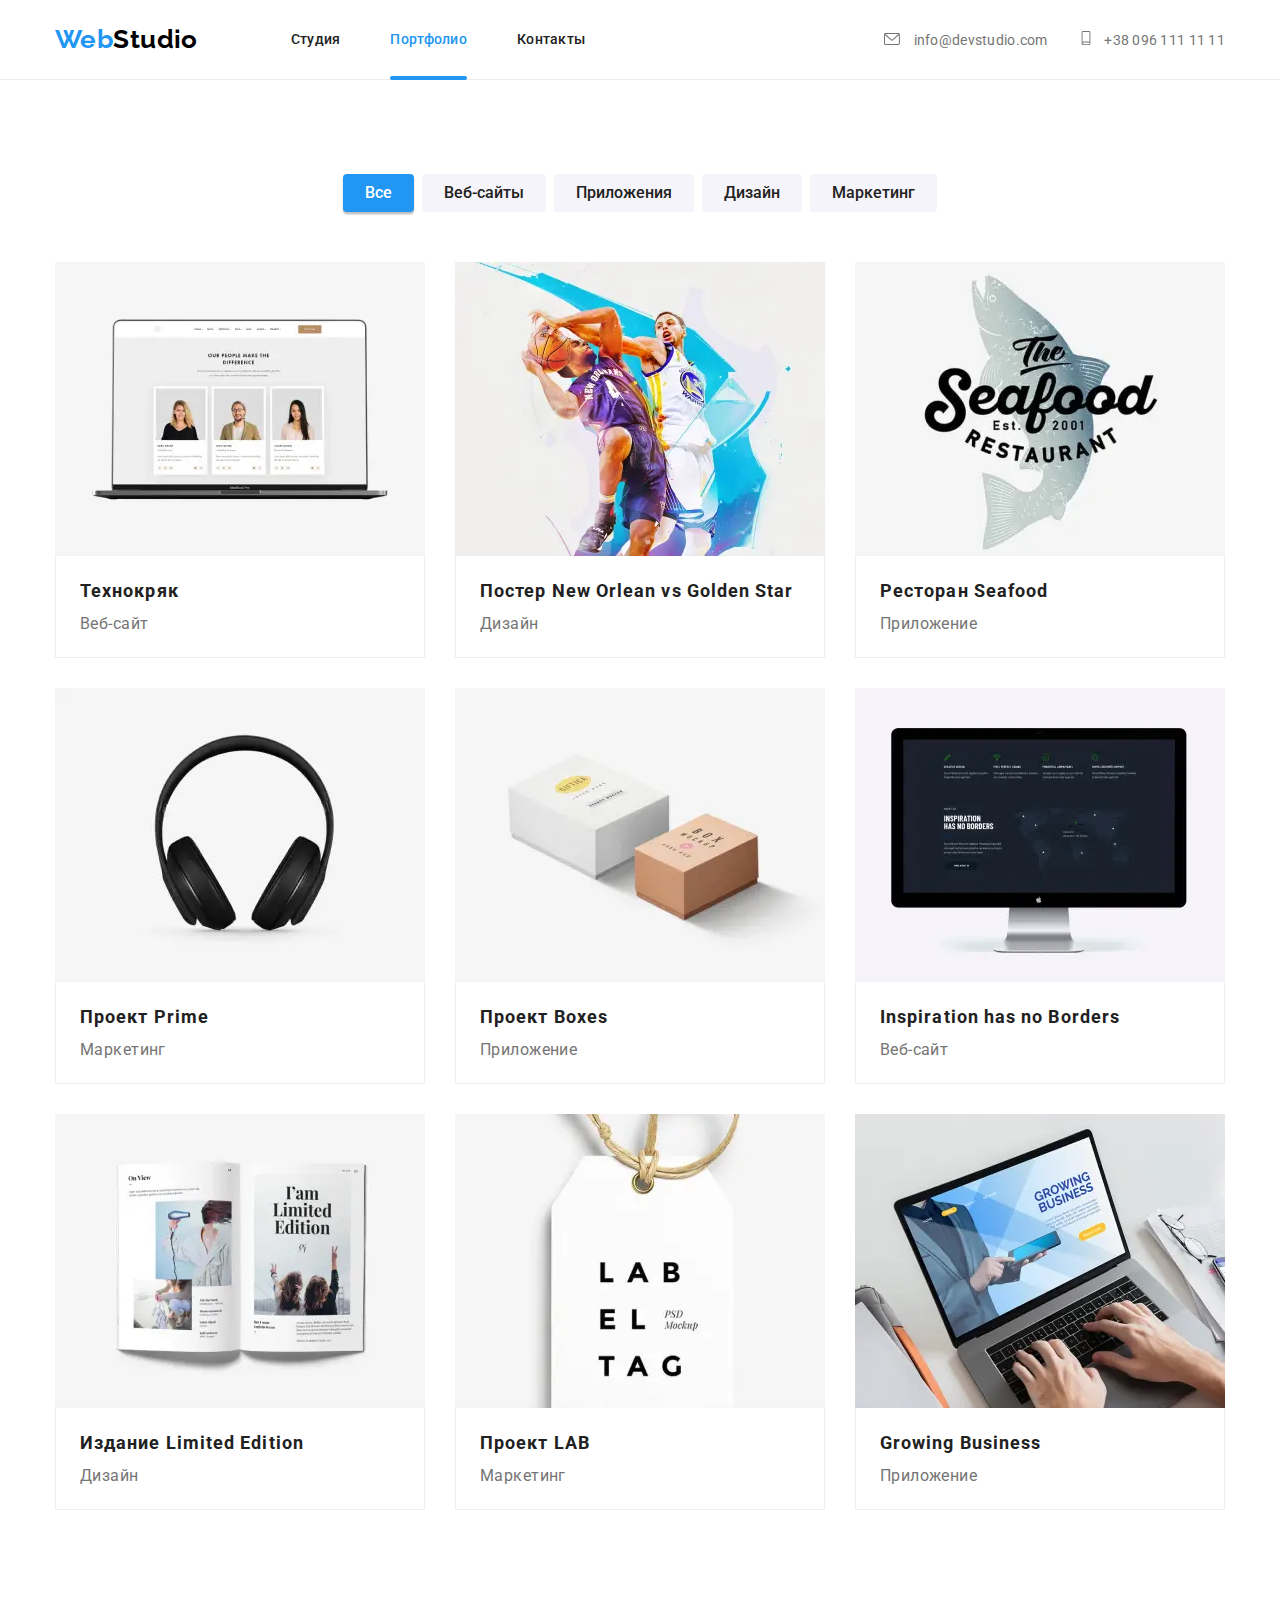
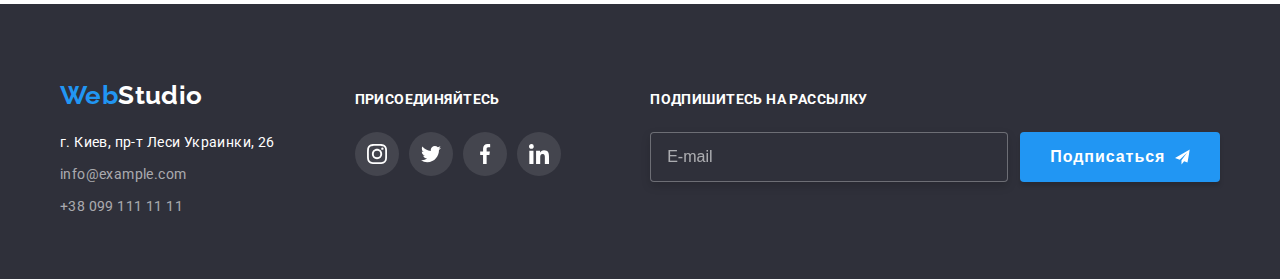
==== commit e9ac6c03: "фильтр портфолио" ====
--- a/portfolio.html
+++ b/portfolio.html
@@ -16,7 +16,9 @@
     <header>
       <div class="container header">
         <!--Верхняя линия-->
-        <a class="logo" href="./index.html">Web<span>Studio</span></a>
+        <a class="logo" href="./index.html" title="Go to the home page"
+          >Web<span>Studio</span></a
+        >
         <div class="menu-container" data-menu>
           <nav class="menu">
             <ul class="menu-nav">
@@ -67,26 +69,56 @@
         <div class="container">
           <h2 class="worktype-header">Примеры работ</h2>
           <!--фильтр типа работ-->
-          <ul class="worktype-filters">
+          <ul id="myBtnContainer" class="worktype-filters">
             <li class="item">
-              <button class="filter-button" type="button">Все</button>
+              <button
+                class="filter-button btn activ"
+                onclick="filterSelection('all')"
+                type="button"
+              >
+                Все
+              </button>
             </li>
             <li class="item">
-              <button class="filter-button" type="button">Веб-сайты</button>
+              <button
+                class="filter-button btn"
+                onclick="filterSelection('web')"
+                type="button"
+              >
+                Веб-сайты
+              </button>
             </li>
             <li class="item">
-              <button class="filter-button" type="button">Приложения</button>
+              <button
+                class="filter-button btn"
+                onclick="filterSelection('app')"
+                type="button"
+              >
+                Приложения
+              </button>
             </li>
             <li class="item">
-              <button class="filter-button" type="button">Дизайн</button>
+              <button
+                class="filter-button btn"
+                onclick="filterSelection('design')"
+                type="button"
+              >
+                Дизайн
+              </button>
             </li>
             <li class="item">
-              <button class="filter-button" type="button">Маркетинг</button>
+              <button
+                class="filter-button btn"
+                onclick="filterSelection('market')"
+                type="button"
+              >
+                Маркетинг
+              </button>
             </li>
           </ul>
           <!--примеры работ-->
           <ul class="work-examples">
-            <li class="work-examples item">
+            <li class="filterDiv web work-examples item">
               <a href="">
                 <div class="work-photo">
                   <picture>
@@ -160,7 +192,7 @@
                 </div>
               </a>
             </li>
-            <li class="work-examples item">
+            <li class="filterDiv design work-examples item">
               <a href="">
                 <div class="work-photo">
                   <picture>
@@ -236,7 +268,7 @@
                 </div>
               </a>
             </li>
-            <li class="work-examples item">
+            <li class="filterDiv app work-examples item">
               <a href="">
                 <div class="work-photo">
                   <picture>
@@ -311,7 +343,7 @@
                 </div>
               </a>
             </li>
-            <li class="work-examples item">
+            <li class="filterDiv market work-examples item">
               <a href="">
                 <div class="work-photo">
                   <picture>
@@ -386,7 +418,7 @@
                 </div>
               </a>
             </li>
-            <li class="work-examples item">
+            <li class="filterDiv app work-examples item">
               <a href="">
                 <div class="work-photo">
                   <picture>
@@ -461,7 +493,7 @@
                 </div>
               </a>
             </li>
-            <li class="work-examples item">
+            <li class="filterDiv web work-examples item">
               <a href="">
                 <div class="work-photo">
                   <picture>
@@ -537,7 +569,7 @@
                 </div>
               </a>
             </li>
-            <li class="work-examples item">
+            <li class="filterDiv design work-examples item">
               <a href="">
                 <div class="work-photo">
                   <picture>
@@ -612,7 +644,7 @@
                 </div>
               </a>
             </li>
-            <li class="work-examples item">
+            <li class="filterDiv market work-examples item">
               <a href="">
                 <div class="work-photo">
                   <picture>
@@ -687,7 +719,7 @@
                 </div>
               </a>
             </li>
-            <li class="work-examples item">
+            <li class="filterDiv app work-examples item">
               <a href="">
                 <div class="work-photo">
                   <picture>
@@ -770,7 +802,7 @@
     <footer>
       <div class="container footer">
         <div class="footer-contacts">
-          <a class="logo" href="/">Web<span>Studio</span></a>
+          <a class="logo" href="./index.html">Web<span>Studio</span></a>
 
           <!-- Контакты-->
           <address class="contacts">г. Киев, пр-т Леси Украинки, 26</address>
@@ -837,5 +869,6 @@
       </div>
     </footer>
     <script src="./js/menu.js"></script>
+    <script src="./js/filter.js"></script>
   </body>
 </html>
--- a/css/portfolio.min.css
+++ b/css/portfolio.min.css
@@ -1,2 +1,2 @@
-.worktype-header{width:1px;height:1px;margin:-1px;border:0;padding:0;clip:rect(0 0 0 0);overflow:hidden}.subscribtion-button-footer{display:-webkit-box;display:-ms-flexbox;display:flex;width:200px;height:50px;padding:10px 30px;-webkit-box-align:center;-ms-flex-align:center;align-items:center;-webkit-box-pack:center;-ms-flex-pack:center;justify-content:center;background:#2196f3;-webkit-box-shadow:0px 4px 4px rgba(0,0,0,0.15);box-shadow:0px 4px 4px rgba(0,0,0,0.15);border-radius:4px;font-weight:bold;font-size:16px;line-height:1.875;letter-spacing:0.06em;border:0;color:#fff}.subscribtion-button-footer:hover{background:#188ce8}html,body,div,span,applet,object,iframe,h1,h2,h3,h4,h5,h6,p,blockquote,pre,a,abbr,acronym,address,big,cite,code,del,dfn,em,img,ins,kbd,q,s,samp,small,strike,strong,sub,sup,tt,var,b,u,i,center,dl,dt,dd,ol,ul,li,fieldset,form,label,legend,table,caption,tbody,tfoot,thead,tr,th,td,article,aside,canvas,details,embed,figure,figcaption,footer,header,hgroup,menu,nav,output,ruby,section,summary,time,mark,audio,video{margin:0;padding:0;border:0;font-size:100%;font:inherit;vertical-align:baseline}:focus{outline:0}article,aside,details,figcaption,figure,footer,header,hgroup,menu,nav,section{display:block}body{line-height:1}ol,ul{list-style:none}blockquote,q{quotes:none}blockquote:before,blockquote:after,q:before,q:after{content:"";content:none}table{border-collapse:collapse;border-spacing:0}input[type="search"]::-webkit-search-cancel-button,input[type="search"]::-webkit-search-decoration,input[type="search"]::-webkit-search-results-button,input[type="search"]::-webkit-search-results-decoration{-webkit-appearance:none;-moz-appearance:none}input[type="search"]{-webkit-appearance:none;-moz-appearance:none;-webkit-box-sizing:content-box;box-sizing:content-box}textarea{overflow:auto;vertical-align:top;resize:vertical}audio,canvas,video{display:inline-block;*display:inline;*zoom:1;max-width:100%}audio:not([controls]){display:none;height:0}[hidden]{display:none}html{font-size:100%;-webkit-text-size-adjust:100%;-ms-text-size-adjust:100%}a:focus{outline:thin dotted}a:active,a:hover{outline:0}img{border:0;-ms-interpolation-mode:bicubic}figure{margin:0}form{margin:0}fieldset{border:1px solid #c0c0c0;margin:0 2px;padding:0.35em 0.625em 0.75em}legend{border:0;padding:0;white-space:normal;*margin-left:-7px}button,input,select,textarea{font-size:100%;margin:0;vertical-align:baseline;*vertical-align:middle}button,input{line-height:normal}button,select{text-transform:none}button,html input[type="button"],input[type="reset"],input[type="submit"]{-webkit-appearance:button;cursor:pointer;*overflow:visible}button[disabled],html input[disabled]{cursor:default}input[type="checkbox"],input[type="radio"]{-webkit-box-sizing:border-box;box-sizing:border-box;padding:0;*height:13px;*width:13px}input[type="search"]{-webkit-appearance:textfield;-webkit-box-sizing:content-box;box-sizing:content-box}input[type="search"]::-webkit-search-cancel-button,input[type="search"]::-webkit-search-decoration{-webkit-appearance:none}button::-moz-focus-inner,input::-moz-focus-inner{border:0;padding:0}textarea{overflow:auto;vertical-align:top}table{border-collapse:collapse;border-spacing:0}html,button,input,select,textarea{color:#222}::-moz-selection{background:#b3d4fc;text-shadow:none}::selection{background:#b3d4fc;text-shadow:none}img{vertical-align:middle}fieldset{border:0;margin:0;padding:0}textarea{resize:vertical}.chromeframe{margin:0.2em 0;background:#ccc;color:#000;padding:0.2em 0}*,*::before,*::after{-webkit-box-sizing:border-box;box-sizing:border-box}body{position:relative;padding-top:60px;color:#757575;background-color:#fff;font-family:"Roboto",sans-serif;font-size:14px;line-height:1.71;letter-spacing:0.03em}body.modal-open{overflow:hidden}@media (min-width: 768px){body{padding-top:80px}}.container{margin-left:auto;margin-right:auto;text-align:center;padding-top:60px;padding-bottom:60px;width:100%;padding-right:15px;padding-left:15px}@media (min-width: 480px){.container{width:480px}}@media (min-width: 768px){.container{width:768px}}@media (min-width: 1200px){.container{width:1200px;padding-top:94px;padding-bottom:94px}}h1{color:#fff;font-weight:900;font-size:26px;line-height:1.62;text-align:center;text-transform:uppercase;letter-spacing:0.06em;margin-bottom:30px}@media (min-width: 1200px){h1{font-size:44px;line-height:1.36}}h2,h3{color:#212121}h2{margin-bottom:30px;font-size:28px;font-weight:700;line-height:1.17}@media (min-width: 1200px){h2{margin-bottom:50px;font-size:36px}}header{position:fixed;top:0px;border-bottom:1px solid #ececec;background-color:#fff;z-index:3;height:60px;width:100%}@media (min-width: 768px){header{height:80px}}.container.header,header .logo,.menu,.menu-nav,.menu-nav .item,.menu-link{display:-webkit-box;display:-ms-flexbox;display:flex;-webkit-box-align:center;-ms-flex-align:center;align-items:center;height:100%;padding-top:0px;padding-bottom:0px}.container.header{position:relative;text-align:left;-webkit-box-pack:justify;-ms-flex-pack:justify;justify-content:space-between}@media (min-width: 768px){.container.header{-webkit-box-pack:start;-ms-flex-pack:start;justify-content:flex-start}}.logo{font-family:"Raleway";font-weight:700;font-size:24px;line-height:1.17;color:#2196f3}@media (min-width: 768px){.logo{margin-right:88px}}@media (min-width: 1200px){.logo{margin-right:93px;font-size:26px;line-height:1.19}}.logo span{color:#000000}a{text-decoration:none;-webkit-transition:color 250ms cubic-bezier(0.4, 0, 0.2, 1);transition:color 250ms cubic-bezier(0.4, 0, 0.2, 1)}.menu-container{display:-webkit-inline-box;display:-ms-inline-flexbox;display:inline-flex;-webkit-box-align:center;-ms-flex-align:center;align-items:center;-webkit-box-pack:justify;-ms-flex-pack:justify;justify-content:space-between;height:100%;width:inherit}@media (max-width: 767px){.menu-container{position:absolute;top:100%;left:0;width:100%;height:auto;background-color:#fff;display:none;padding-top:60px;padding-bottom:60px;-webkit-box-shadow:0px 4px 8px rgba(0,0,0,0.04),0px 2px 4px rgba(0,0,0,0.08),0px 1px 3px rgba(0,0,0,0.16);box-shadow:0px 4px 8px rgba(0,0,0,0.04),0px 2px 4px rgba(0,0,0,0.08),0px 1px 3px rgba(0,0,0,0.16)}.menu-container.is-open{display:block}}.menu-button{display:-webkit-inline-box;display:-ms-inline-flexbox;display:inline-flex;-webkit-box-pack:center;-ms-flex-pack:center;justify-content:center;-webkit-box-align:center;-ms-flex-align:center;align-items:center;width:40px;height:40px;padding:0;margin:0;border:none;color:#212121;background-color:transparent}.menu-button:hover,.menu-button:focus{color:#2196f3}@media (min-width: 768px){.menu-button{display:none}}.menu-button-icon.close{display:none}.menu-button.is-open .menu-button-icon.close{display:block;fill:currentColor}.menu-button-icon.open{fill:currentColor}.menu-button.is-open .menu-button-icon.open{display:none}@media (max-width: 767px){.menu{-webkit-box-pack:center;-ms-flex-pack:center;justify-content:center}}@media (max-width: 767px){.menu-nav{-webkit-box-orient:vertical;-webkit-box-direction:normal;-ms-flex-direction:column;flex-direction:column;margin-bottom:60px}}.menu-nav .item{position:relative;font-weight:500;font-size:14px;line-height:1.14;letter-spacing:0.02em}@media (max-width: 767px){.menu-nav .item{font-size:18px}.menu-nav .item:not(:last-child){margin-bottom:40px;padding-bottom:8px}}@media (min-width: 768px){.menu-nav .item:not(:last-child){margin-right:50px}}.menu .menu-link{color:#212121}.menu .menu-link:hover,.menu .menu-link:focus{color:#2196f3}.menu .menu-link.active{color:#2196f3}.menu .item.active a::after{content:"";position:absolute;left:0;bottom:-1px;display:block;width:100%;height:4px;border-radius:2px;background-color:#2196f3}header .contacts{margin-left:auto;line-height:1.14;letter-spacing:0.02em}@media (max-width: 1199px){header .contacts{display:-webkit-box;display:-ms-flexbox;display:flex;-webkit-box-orient:vertical;-webkit-box-direction:normal;-ms-flex-direction:column;flex-direction:column;font-size:12px;line-height:1.17;margin-left:83px}}@media (max-width: 767px){header .contacts{margin-left:0px;-webkit-box-align:center;-ms-flex-align:center;align-items:center}}.contact-item{color:#757575;-webkit-transition:color 250ms cubic-bezier(0.4, 0, 0.2, 1);transition:color 250ms cubic-bezier(0.4, 0, 0.2, 1)}.contact-item:hover,.contact-item:focus{color:#2196f3}@media (max-width: 1199px){.contact-item:not(:last-child){margin-bottom:10px}}@media (max-width: 767px){.contact-item{font-size:18px}.contact-item:not(:last-child){margin-bottom:16px}}@media (min-width: 1200px){.contact-item:not(:last-child){margin-right:30px}}.mail-img{width:16px;height:12px;margin-right:8px;fill:currentColor}@media (min-width: 1200px){.mail-img{margin-right:10px}}.smartphone-img{width:10px;height:14px;margin-right:8px;fill:currentColor}@media (min-width: 1200px){.smartphone-img{margin-right:10px}}.worktype-header{position:absolute}.worktype-filters{display:-webkit-box;display:-ms-flexbox;display:flex;-ms-flex-wrap:wrap;flex-wrap:wrap;-webkit-box-pack:start;-ms-flex-pack:start;justify-content:flex-start;margin-bottom:30px}@media (min-width: 768px){.worktype-filters{-webkit-box-pack:center;-ms-flex-pack:center;justify-content:center}}@media (min-width: 1200px){.worktype-filters{margin-bottom:50px}}.worktype-filters .item:not(:last-child){margin-right:8px}.filter-button{padding:6px 22px;font-size:16px;font-weight:500;line-height:1.63;font-family:"Roboto";color:#212121;background-color:#f5f4fa;border-radius:4px;margin-bottom:10px;border:none;-webkit-transition:background-color 250ms cubic-bezier(0.4, 0, 0.2, 1),color 250ms cubic-bezier(0.4, 0, 0.2, 1),-webkit-box-shadow 250ms cubic-bezier(0.4, 0, 0.2, 1);transition:background-color 250ms cubic-bezier(0.4, 0, 0.2, 1),color 250ms cubic-bezier(0.4, 0, 0.2, 1),-webkit-box-shadow 250ms cubic-bezier(0.4, 0, 0.2, 1);transition:background-color 250ms cubic-bezier(0.4, 0, 0.2, 1),color 250ms cubic-bezier(0.4, 0, 0.2, 1),box-shadow 250ms cubic-bezier(0.4, 0, 0.2, 1);transition:background-color 250ms cubic-bezier(0.4, 0, 0.2, 1),color 250ms cubic-bezier(0.4, 0, 0.2, 1),box-shadow 250ms cubic-bezier(0.4, 0, 0.2, 1),-webkit-box-shadow 250ms cubic-bezier(0.4, 0, 0.2, 1)}.filter-button:hover,.filter-button:focus{color:#fff;background-color:#2196f3;-webkit-box-shadow:0px 3px 1px rgba(0,0,0,0.1),0px 1px 2px rgba(0,0,0,0.08),0px 2px 2px rgba(0,0,0,0.12);box-shadow:0px 3px 1px rgba(0,0,0,0.1),0px 1px 2px rgba(0,0,0,0.08),0px 2px 2px rgba(0,0,0,0.12)}@media (min-width: 768px){.filter-button{margin-bottom:0px}}.work-examples{display:-webkit-box;display:-ms-flexbox;display:flex;-ms-flex-wrap:wrap;flex-wrap:wrap;margin:-15px}.work-examples.item{width:100%;margin:15px;-webkit-transition:-webkit-box-shadow 250ms cubic-bezier(0.4, 0, 0.2, 1);transition:-webkit-box-shadow 250ms cubic-bezier(0.4, 0, 0.2, 1);transition:box-shadow 250ms cubic-bezier(0.4, 0, 0.2, 1);transition:box-shadow 250ms cubic-bezier(0.4, 0, 0.2, 1), -webkit-box-shadow 250ms cubic-bezier(0.4, 0, 0.2, 1)}.work-examples.item a{width:100%}.work-examples.item a:hover,.work-examples.item a:focus{-webkit-box-shadow:0px 1px 1px rgba(0,0,0,0.12),0px 4px 4px rgba(0,0,0,0.06),1px 4px 6px rgba(0,0,0,0.16);box-shadow:0px 1px 1px rgba(0,0,0,0.12),0px 4px 4px rgba(0,0,0,0.06),1px 4px 6px rgba(0,0,0,0.16)}@media (min-width: 768px){.work-examples.item{width:calc((100% - 4 * 15px) / 2)}}@media (min-width: 1200px){.work-examples.item{width:calc((100% - 6 * 15px) / 3)}}.work-photo{position:relative;overflow:hidden;background-color:#eeeeee}.work-photo img{display:block;width:100%}.project-descrption{position:absolute;top:0;left:0;width:100%;height:100%;-webkit-transform:translateY(100%);transform:translateY(100%);background-color:rgba(33,150,243,0.9);text-align:left;padding:63px 24px;font-size:18px;line-height:1.55;color:#ffffff;opacity:0.9;-webkit-transition:-webkit-transform 250ms cubic-bezier(0.4, 0, 0.2, 1);transition:-webkit-transform 250ms cubic-bezier(0.4, 0, 0.2, 1);transition:transform 250ms cubic-bezier(0.4, 0, 0.2, 1);transition:transform 250ms cubic-bezier(0.4, 0, 0.2, 1), -webkit-transform 250ms cubic-bezier(0.4, 0, 0.2, 1)}.work-examples a:hover .project-descrption,.work-examples a:focus .project-descrption{-webkit-transform:translateY(0);transform:translateY(0)}.work-examples .description{padding:20px 24px;text-align:left;background:#fff;border-left:1px solid #eeeeee;border-right:1px solid #eeeeee;border-bottom:1px solid #eeeeee}.work-examples h3{font-size:18px;font-weight:700;letter-spacing:0.06em;margin-bottom:3px}.worktype{font-size:16px;color:#757575}footer{background-color:#2f303a}.container.footer{display:-webkit-box;display:-ms-flexbox;display:flex;-ms-flex-wrap:wrap;flex-wrap:wrap;-webkit-box-align:center;-ms-flex-align:center;align-items:center;-webkit-box-pack:center;-ms-flex-pack:center;justify-content:center;color:#fff}@media (min-width: 768px){.container.footer{-webkit-box-align:baseline;-ms-flex-align:baseline;align-items:baseline;-ms-flex-pack:distribute;justify-content:space-around}}@media (min-width: 1200px){.container.footer{-ms-flex-wrap:nowrap;flex-wrap:nowrap;padding-top:60px;padding-bottom:60px;text-align:left}}@media (max-width: 767px){.footer-contacts,.social-links{width:100%}}@media (max-width: 1199px){.footer-contacts,.social-links{margin-bottom:60px}}footer .logo span{color:#fff}footer .logo{margin-right:0;display:block;margin-bottom:20px}footer address.contacts a{display:block;margin-top:8px;color:rgba(255,255,255,0.6)}@media (min-width: 1200px){.social-links,.subscribtion{margin-left:70px;padding-top:12px}}.social-links.title,.subscribtion.title{margin-bottom:20px;margin-left:0px;text-transform:uppercase;font-weight:700;text-align:center}@media (min-width: 1200px){.social-links.title,.subscribtion.title{text-align:left}}.links-list{display:-webkit-box;display:-ms-flexbox;display:flex;-webkit-box-pack:center;-ms-flex-pack:center;justify-content:center}@media (min-width: 1200px){.links-list{-webkit-box-pack:justify;-ms-flex-pack:justify;justify-content:space-between}}.item-link{display:block;width:44px;height:44px;padding:12px;margin-right:10px;background-color:rgba(255,255,255,0.1);border-radius:50%;-webkit-transition:background-color 250ms cubic-bezier(0.4, 0, 0.2, 1);transition:background-color 250ms cubic-bezier(0.4, 0, 0.2, 1)}.item-link:hover,.item-link:focus{background-color:#2196f3}.link-footer{width:20px;height:20px}.subscribtion{width:100%}@media (min-width: 1200px){.subscribtion{width:570px}}.subscribtion-footer{display:-webkit-box;display:-ms-flexbox;display:flex;-ms-flex-wrap:wrap;flex-wrap:wrap;-webkit-box-align:center;-ms-flex-align:center;align-items:center;-webkit-box-pack:center;-ms-flex-pack:center;justify-content:center;-webkit-box-orient:vertical;-webkit-box-direction:normal;-ms-flex-direction:column;flex-direction:column}@media (min-width: 1200px){.subscribtion-footer{-ms-flex-wrap:nowrap;flex-wrap:nowrap;-webkit-box-orient:horizontal;-webkit-box-direction:normal;-ms-flex-direction:row;flex-direction:row}}.subscribtion-footer input{height:100%;width:100%;padding:15px 16px;margin-bottom:20px;font-size:16px;line-height:1.25;color:rgba(255,255,255,0.6);background-color:#2f303a;border:1px solid rgba(255,255,255,0.3);-webkit-filter:drop-shadow(0px 4px 4px rgba(0,0,0,0.15));filter:drop-shadow(0px 4px 4px rgba(0,0,0,0.15));border-radius:4px}.subscribtion-footer input::-webkit-input-placeholder{color:rgba(255,255,255,0.6)}.subscribtion-footer input:-ms-input-placeholder{color:rgba(255,255,255,0.6)}.subscribtion-footer input::-ms-input-placeholder{color:rgba(255,255,255,0.6)}.subscribtion-footer input::placeholder{color:rgba(255,255,255,0.6)}@media (min-width: 480px){.subscribtion-footer input{width:450px}}@media (min-width: 1200px){.subscribtion-footer input{width:358px;margin-right:12px;margin-bottom:0}}.subscribtion-img{margin-left:10px;width:24px;height:24px}
+.worktype-header{width:1px;height:1px;margin:-1px;border:0;padding:0;clip:rect(0 0 0 0);overflow:hidden}.subscribtion-button-footer{display:-webkit-box;display:-ms-flexbox;display:flex;width:200px;height:50px;padding:10px 30px;-webkit-box-align:center;-ms-flex-align:center;align-items:center;-webkit-box-pack:center;-ms-flex-pack:center;justify-content:center;background:#2196f3;-webkit-box-shadow:0px 4px 4px rgba(0,0,0,0.15);box-shadow:0px 4px 4px rgba(0,0,0,0.15);border-radius:4px;font-weight:bold;font-size:16px;line-height:1.875;letter-spacing:0.06em;border:0;color:#fff}.subscribtion-button-footer:hover{background:#188ce8}html,body,div,span,applet,object,iframe,h1,h2,h3,h4,h5,h6,p,blockquote,pre,a,abbr,acronym,address,big,cite,code,del,dfn,em,img,ins,kbd,q,s,samp,small,strike,strong,sub,sup,tt,var,b,u,i,center,dl,dt,dd,ol,ul,li,fieldset,form,label,legend,table,caption,tbody,tfoot,thead,tr,th,td,article,aside,canvas,details,embed,figure,figcaption,footer,header,hgroup,menu,nav,output,ruby,section,summary,time,mark,audio,video{margin:0;padding:0;border:0;font-size:100%;font:inherit;vertical-align:baseline}:focus{outline:0}article,aside,details,figcaption,figure,footer,header,hgroup,menu,nav,section{display:block}body{line-height:1}ol,ul{list-style:none}blockquote,q{quotes:none}blockquote:before,blockquote:after,q:before,q:after{content:"";content:none}table{border-collapse:collapse;border-spacing:0}input[type="search"]::-webkit-search-cancel-button,input[type="search"]::-webkit-search-decoration,input[type="search"]::-webkit-search-results-button,input[type="search"]::-webkit-search-results-decoration{-webkit-appearance:none;-moz-appearance:none}input[type="search"]{-webkit-appearance:none;-moz-appearance:none;-webkit-box-sizing:content-box;box-sizing:content-box}textarea{overflow:auto;vertical-align:top;resize:vertical}audio,canvas,video{display:inline-block;*display:inline;*zoom:1;max-width:100%}audio:not([controls]){display:none;height:0}[hidden]{display:none}html{font-size:100%;-webkit-text-size-adjust:100%;-ms-text-size-adjust:100%}a:focus{outline:thin dotted}a:active,a:hover{outline:0}img{border:0;-ms-interpolation-mode:bicubic}figure{margin:0}form{margin:0}fieldset{border:1px solid #c0c0c0;margin:0 2px;padding:0.35em 0.625em 0.75em}legend{border:0;padding:0;white-space:normal;*margin-left:-7px}button,input,select,textarea{font-size:100%;margin:0;vertical-align:baseline;*vertical-align:middle}button,input{line-height:normal}button,select{text-transform:none}button,html input[type="button"],input[type="reset"],input[type="submit"]{-webkit-appearance:button;cursor:pointer;*overflow:visible}button[disabled],html input[disabled]{cursor:default}input[type="checkbox"],input[type="radio"]{-webkit-box-sizing:border-box;box-sizing:border-box;padding:0;*height:13px;*width:13px}input[type="search"]{-webkit-appearance:textfield;-webkit-box-sizing:content-box;box-sizing:content-box}input[type="search"]::-webkit-search-cancel-button,input[type="search"]::-webkit-search-decoration{-webkit-appearance:none}button::-moz-focus-inner,input::-moz-focus-inner{border:0;padding:0}textarea{overflow:auto;vertical-align:top}table{border-collapse:collapse;border-spacing:0}html,button,input,select,textarea{color:#222}::-moz-selection{background:#b3d4fc;text-shadow:none}::selection{background:#b3d4fc;text-shadow:none}img{vertical-align:middle}fieldset{border:0;margin:0;padding:0}textarea{resize:vertical}.chromeframe{margin:0.2em 0;background:#ccc;color:#000;padding:0.2em 0}*,*::before,*::after{-webkit-box-sizing:border-box;box-sizing:border-box}body{position:relative;padding-top:60px;color:#757575;background-color:#fff;font-family:"Roboto",sans-serif;font-size:14px;line-height:1.71;letter-spacing:0.03em}body.modal-open{overflow:hidden}@media (min-width: 768px){body{padding-top:80px}}.container{margin-left:auto;margin-right:auto;text-align:center;padding-top:60px;padding-bottom:60px;width:100%;padding-right:15px;padding-left:15px}@media (min-width: 480px){.container{width:480px}}@media (min-width: 768px){.container{width:768px}}@media (min-width: 1200px){.container{width:1200px;padding-top:94px;padding-bottom:94px}}h1{color:#fff;font-weight:900;font-size:26px;line-height:1.62;text-align:center;text-transform:uppercase;letter-spacing:0.06em;margin-bottom:30px}@media (min-width: 1200px){h1{font-size:44px;line-height:1.36}}h2,h3{color:#212121}h2{margin-bottom:30px;font-size:28px;font-weight:700;line-height:1.17}@media (min-width: 1200px){h2{margin-bottom:50px;font-size:36px}}header{position:fixed;top:0px;border-bottom:1px solid #ececec;background-color:#fff;z-index:3;height:60px;width:100%}@media (min-width: 768px){header{height:80px}}.container.header,header .logo,.menu,.menu-nav,.menu-nav .item,.menu-link{display:-webkit-box;display:-ms-flexbox;display:flex;-webkit-box-align:center;-ms-flex-align:center;align-items:center;height:100%;padding-top:0px;padding-bottom:0px}.container.header{position:relative;text-align:left;-webkit-box-pack:justify;-ms-flex-pack:justify;justify-content:space-between}@media (min-width: 768px){.container.header{-webkit-box-pack:start;-ms-flex-pack:start;justify-content:flex-start}}.logo{font-family:"Raleway";font-weight:700;font-size:24px;line-height:1.17;color:#2196f3}@media (min-width: 768px){.logo{margin-right:88px}}@media (min-width: 1200px){.logo{margin-right:93px;font-size:26px;line-height:1.19}}.logo span{color:#000000}a{text-decoration:none;-webkit-transition:color 250ms cubic-bezier(0.4, 0, 0.2, 1);transition:color 250ms cubic-bezier(0.4, 0, 0.2, 1)}.menu-container{display:-webkit-inline-box;display:-ms-inline-flexbox;display:inline-flex;-webkit-box-align:center;-ms-flex-align:center;align-items:center;-webkit-box-pack:justify;-ms-flex-pack:justify;justify-content:space-between;height:100%;width:inherit}@media (max-width: 767px){.menu-container{position:absolute;top:100%;left:0;width:100%;height:auto;background-color:#fff;display:none;padding-top:60px;padding-bottom:60px;-webkit-box-shadow:0px 4px 8px rgba(0,0,0,0.04),0px 2px 4px rgba(0,0,0,0.08),0px 1px 3px rgba(0,0,0,0.16);box-shadow:0px 4px 8px rgba(0,0,0,0.04),0px 2px 4px rgba(0,0,0,0.08),0px 1px 3px rgba(0,0,0,0.16)}.menu-container.is-open{display:block}}.menu-button{display:-webkit-inline-box;display:-ms-inline-flexbox;display:inline-flex;-webkit-box-pack:center;-ms-flex-pack:center;justify-content:center;-webkit-box-align:center;-ms-flex-align:center;align-items:center;width:40px;height:40px;padding:0;margin:0;border:none;color:#212121;background-color:transparent}.menu-button:hover,.menu-button:focus{color:#2196f3}@media (min-width: 768px){.menu-button{display:none}}.menu-button-icon.close{display:none}.menu-button.is-open .menu-button-icon.close{display:block;fill:currentColor}.menu-button-icon.open{fill:currentColor}.menu-button.is-open .menu-button-icon.open{display:none}@media (max-width: 767px){.menu{-webkit-box-pack:center;-ms-flex-pack:center;justify-content:center}}@media (max-width: 767px){.menu-nav{-webkit-box-orient:vertical;-webkit-box-direction:normal;-ms-flex-direction:column;flex-direction:column;margin-bottom:60px}}.menu-nav .item{position:relative;font-weight:500;font-size:14px;line-height:1.14;letter-spacing:0.02em}@media (max-width: 767px){.menu-nav .item{font-size:18px}.menu-nav .item:not(:last-child){margin-bottom:40px;padding-bottom:8px}}@media (min-width: 768px){.menu-nav .item:not(:last-child){margin-right:50px}}.menu .menu-link{color:#212121}.menu .menu-link:hover,.menu .menu-link:focus{color:#2196f3}.menu .menu-link.active{color:#2196f3}.menu .item.active a::after{content:"";position:absolute;left:0;bottom:-1px;display:block;width:100%;height:4px;border-radius:2px;background-color:#2196f3}header .contacts{margin-left:auto;line-height:1.14;letter-spacing:0.02em}@media (max-width: 1199px){header .contacts{display:-webkit-box;display:-ms-flexbox;display:flex;-webkit-box-orient:vertical;-webkit-box-direction:normal;-ms-flex-direction:column;flex-direction:column;font-size:12px;line-height:1.17;margin-left:83px}}@media (max-width: 767px){header .contacts{margin-left:0px;-webkit-box-align:center;-ms-flex-align:center;align-items:center}}.contact-item{color:#757575;-webkit-transition:color 250ms cubic-bezier(0.4, 0, 0.2, 1);transition:color 250ms cubic-bezier(0.4, 0, 0.2, 1)}.contact-item:hover,.contact-item:focus{color:#2196f3}@media (max-width: 1199px){.contact-item:not(:last-child){margin-bottom:10px}}@media (max-width: 767px){.contact-item{font-size:18px}.contact-item:not(:last-child){margin-bottom:16px}}@media (min-width: 1200px){.contact-item:not(:last-child){margin-right:30px}}.mail-img{width:16px;height:12px;margin-right:8px;fill:currentColor}@media (min-width: 1200px){.mail-img{margin-right:10px}}.smartphone-img{width:10px;height:14px;margin-right:8px;fill:currentColor}@media (min-width: 1200px){.smartphone-img{margin-right:10px}}.worktype-header{position:absolute}.worktype-filters{display:-webkit-box;display:-ms-flexbox;display:flex;-ms-flex-wrap:wrap;flex-wrap:wrap;-webkit-box-pack:start;-ms-flex-pack:start;justify-content:flex-start;margin-bottom:30px}@media (min-width: 768px){.worktype-filters{-webkit-box-pack:center;-ms-flex-pack:center;justify-content:center}}@media (min-width: 1200px){.worktype-filters{margin-bottom:50px}}.worktype-filters .item:not(:last-child){margin-right:8px}.filter-button{padding:6px 22px;font-size:16px;font-weight:500;line-height:1.63;font-family:"Roboto";color:#212121;background-color:#f5f4fa;border-radius:4px;margin-bottom:10px;border:none;-webkit-transition:background-color 250ms cubic-bezier(0.4, 0, 0.2, 1),color 250ms cubic-bezier(0.4, 0, 0.2, 1),-webkit-box-shadow 250ms cubic-bezier(0.4, 0, 0.2, 1);transition:background-color 250ms cubic-bezier(0.4, 0, 0.2, 1),color 250ms cubic-bezier(0.4, 0, 0.2, 1),-webkit-box-shadow 250ms cubic-bezier(0.4, 0, 0.2, 1);transition:background-color 250ms cubic-bezier(0.4, 0, 0.2, 1),color 250ms cubic-bezier(0.4, 0, 0.2, 1),box-shadow 250ms cubic-bezier(0.4, 0, 0.2, 1);transition:background-color 250ms cubic-bezier(0.4, 0, 0.2, 1),color 250ms cubic-bezier(0.4, 0, 0.2, 1),box-shadow 250ms cubic-bezier(0.4, 0, 0.2, 1),-webkit-box-shadow 250ms cubic-bezier(0.4, 0, 0.2, 1)}.filter-button:hover,.filter-button:focus,.filter-button.activ{color:#fff;background-color:#2196f3;-webkit-box-shadow:0px 3px 1px rgba(0,0,0,0.1),0px 1px 2px rgba(0,0,0,0.08),0px 2px 2px rgba(0,0,0,0.12);box-shadow:0px 3px 1px rgba(0,0,0,0.1),0px 1px 2px rgba(0,0,0,0.08),0px 2px 2px rgba(0,0,0,0.12)}@media (min-width: 768px){.filter-button{margin-bottom:0px}}.work-examples{display:-webkit-box;display:-ms-flexbox;display:flex;-ms-flex-wrap:wrap;flex-wrap:wrap;margin:-15px}.work-examples.item{width:100%;margin:15px;-webkit-transition:-webkit-box-shadow 250ms cubic-bezier(0.4, 0, 0.2, 1);transition:-webkit-box-shadow 250ms cubic-bezier(0.4, 0, 0.2, 1);transition:box-shadow 250ms cubic-bezier(0.4, 0, 0.2, 1);transition:box-shadow 250ms cubic-bezier(0.4, 0, 0.2, 1), -webkit-box-shadow 250ms cubic-bezier(0.4, 0, 0.2, 1)}.work-examples.item a{width:100%}.work-examples.item a:hover,.work-examples.item a:focus{-webkit-box-shadow:0px 1px 1px rgba(0,0,0,0.12),0px 4px 4px rgba(0,0,0,0.06),1px 4px 6px rgba(0,0,0,0.16);box-shadow:0px 1px 1px rgba(0,0,0,0.12),0px 4px 4px rgba(0,0,0,0.06),1px 4px 6px rgba(0,0,0,0.16)}@media (min-width: 768px){.work-examples.item{width:calc((100% - 4 * 15px) / 2)}}@media (min-width: 1200px){.work-examples.item{width:calc((100% - 6 * 15px) / 3)}}.work-photo{position:relative;overflow:hidden;background-color:#eeeeee}.work-photo img{display:block;width:100%}.project-descrption{position:absolute;top:0;left:0;width:100%;height:100%;-webkit-transform:translateY(100%);transform:translateY(100%);background-color:rgba(33,150,243,0.9);text-align:left;padding:63px 24px;font-size:18px;line-height:1.55;color:#ffffff;opacity:0.9;-webkit-transition:-webkit-transform 250ms cubic-bezier(0.4, 0, 0.2, 1);transition:-webkit-transform 250ms cubic-bezier(0.4, 0, 0.2, 1);transition:transform 250ms cubic-bezier(0.4, 0, 0.2, 1);transition:transform 250ms cubic-bezier(0.4, 0, 0.2, 1), -webkit-transform 250ms cubic-bezier(0.4, 0, 0.2, 1)}.work-examples a:hover .project-descrption,.work-examples a:focus .project-descrption{-webkit-transform:translateY(0);transform:translateY(0)}.work-examples .description{padding:20px 24px;text-align:left;background:#fff;border-left:1px solid #eeeeee;border-right:1px solid #eeeeee;border-bottom:1px solid #eeeeee}.work-examples h3{font-size:18px;font-weight:700;letter-spacing:0.06em;margin-bottom:3px}.worktype{font-size:16px;color:#757575}.filterDiv{display:none}.show{display:-webkit-box;display:-ms-flexbox;display:flex}footer{background-color:#2f303a}.container.footer{display:-webkit-box;display:-ms-flexbox;display:flex;-ms-flex-wrap:wrap;flex-wrap:wrap;-webkit-box-align:center;-ms-flex-align:center;align-items:center;-webkit-box-pack:center;-ms-flex-pack:center;justify-content:center;color:#fff}@media (min-width: 768px){.container.footer{-webkit-box-align:baseline;-ms-flex-align:baseline;align-items:baseline;-ms-flex-pack:distribute;justify-content:space-around}}@media (min-width: 1200px){.container.footer{-ms-flex-wrap:nowrap;flex-wrap:nowrap;padding-top:60px;padding-bottom:60px;text-align:left}}@media (max-width: 767px){.footer-contacts,.social-links{width:100%}}@media (max-width: 1199px){.footer-contacts,.social-links{margin-bottom:60px}}footer .logo span{color:#fff}footer .logo{margin-right:0;display:block;margin-bottom:20px}footer address.contacts a{display:block;margin-top:8px;color:rgba(255,255,255,0.6)}@media (min-width: 1200px){.social-links,.subscribtion{margin-left:70px;padding-top:12px}}.social-links.title,.subscribtion.title{margin-bottom:20px;margin-left:0px;text-transform:uppercase;font-weight:700;text-align:center}@media (min-width: 1200px){.social-links.title,.subscribtion.title{text-align:left}}.links-list{display:-webkit-box;display:-ms-flexbox;display:flex;-webkit-box-pack:center;-ms-flex-pack:center;justify-content:center}@media (min-width: 1200px){.links-list{-webkit-box-pack:justify;-ms-flex-pack:justify;justify-content:space-between}}.item-link{display:block;width:44px;height:44px;padding:12px;margin-right:10px;background-color:rgba(255,255,255,0.1);border-radius:50%;-webkit-transition:background-color 250ms cubic-bezier(0.4, 0, 0.2, 1);transition:background-color 250ms cubic-bezier(0.4, 0, 0.2, 1)}.item-link:hover,.item-link:focus{background-color:#2196f3}.link-footer{width:20px;height:20px}.subscribtion{width:100%}@media (min-width: 1200px){.subscribtion{width:570px}}.subscribtion-footer{display:-webkit-box;display:-ms-flexbox;display:flex;-ms-flex-wrap:wrap;flex-wrap:wrap;-webkit-box-align:center;-ms-flex-align:center;align-items:center;-webkit-box-pack:center;-ms-flex-pack:center;justify-content:center;-webkit-box-orient:vertical;-webkit-box-direction:normal;-ms-flex-direction:column;flex-direction:column}@media (min-width: 1200px){.subscribtion-footer{-ms-flex-wrap:nowrap;flex-wrap:nowrap;-webkit-box-orient:horizontal;-webkit-box-direction:normal;-ms-flex-direction:row;flex-direction:row}}.subscribtion-footer input{height:100%;width:100%;padding:15px 16px;margin-bottom:20px;font-size:16px;line-height:1.25;color:rgba(255,255,255,0.6);background-color:#2f303a;border:1px solid rgba(255,255,255,0.3);-webkit-filter:drop-shadow(0px 4px 4px rgba(0,0,0,0.15));filter:drop-shadow(0px 4px 4px rgba(0,0,0,0.15));border-radius:4px}.subscribtion-footer input::-webkit-input-placeholder{color:rgba(255,255,255,0.6)}.subscribtion-footer input:-ms-input-placeholder{color:rgba(255,255,255,0.6)}.subscribtion-footer input::-ms-input-placeholder{color:rgba(255,255,255,0.6)}.subscribtion-footer input::placeholder{color:rgba(255,255,255,0.6)}@media (min-width: 480px){.subscribtion-footer input{width:450px}}@media (min-width: 1200px){.subscribtion-footer input{width:358px;margin-right:12px;margin-bottom:0}}.subscribtion-img{margin-left:10px;width:24px;height:24px}
 /*# sourceMappingURL=portfolio.min.css.map */